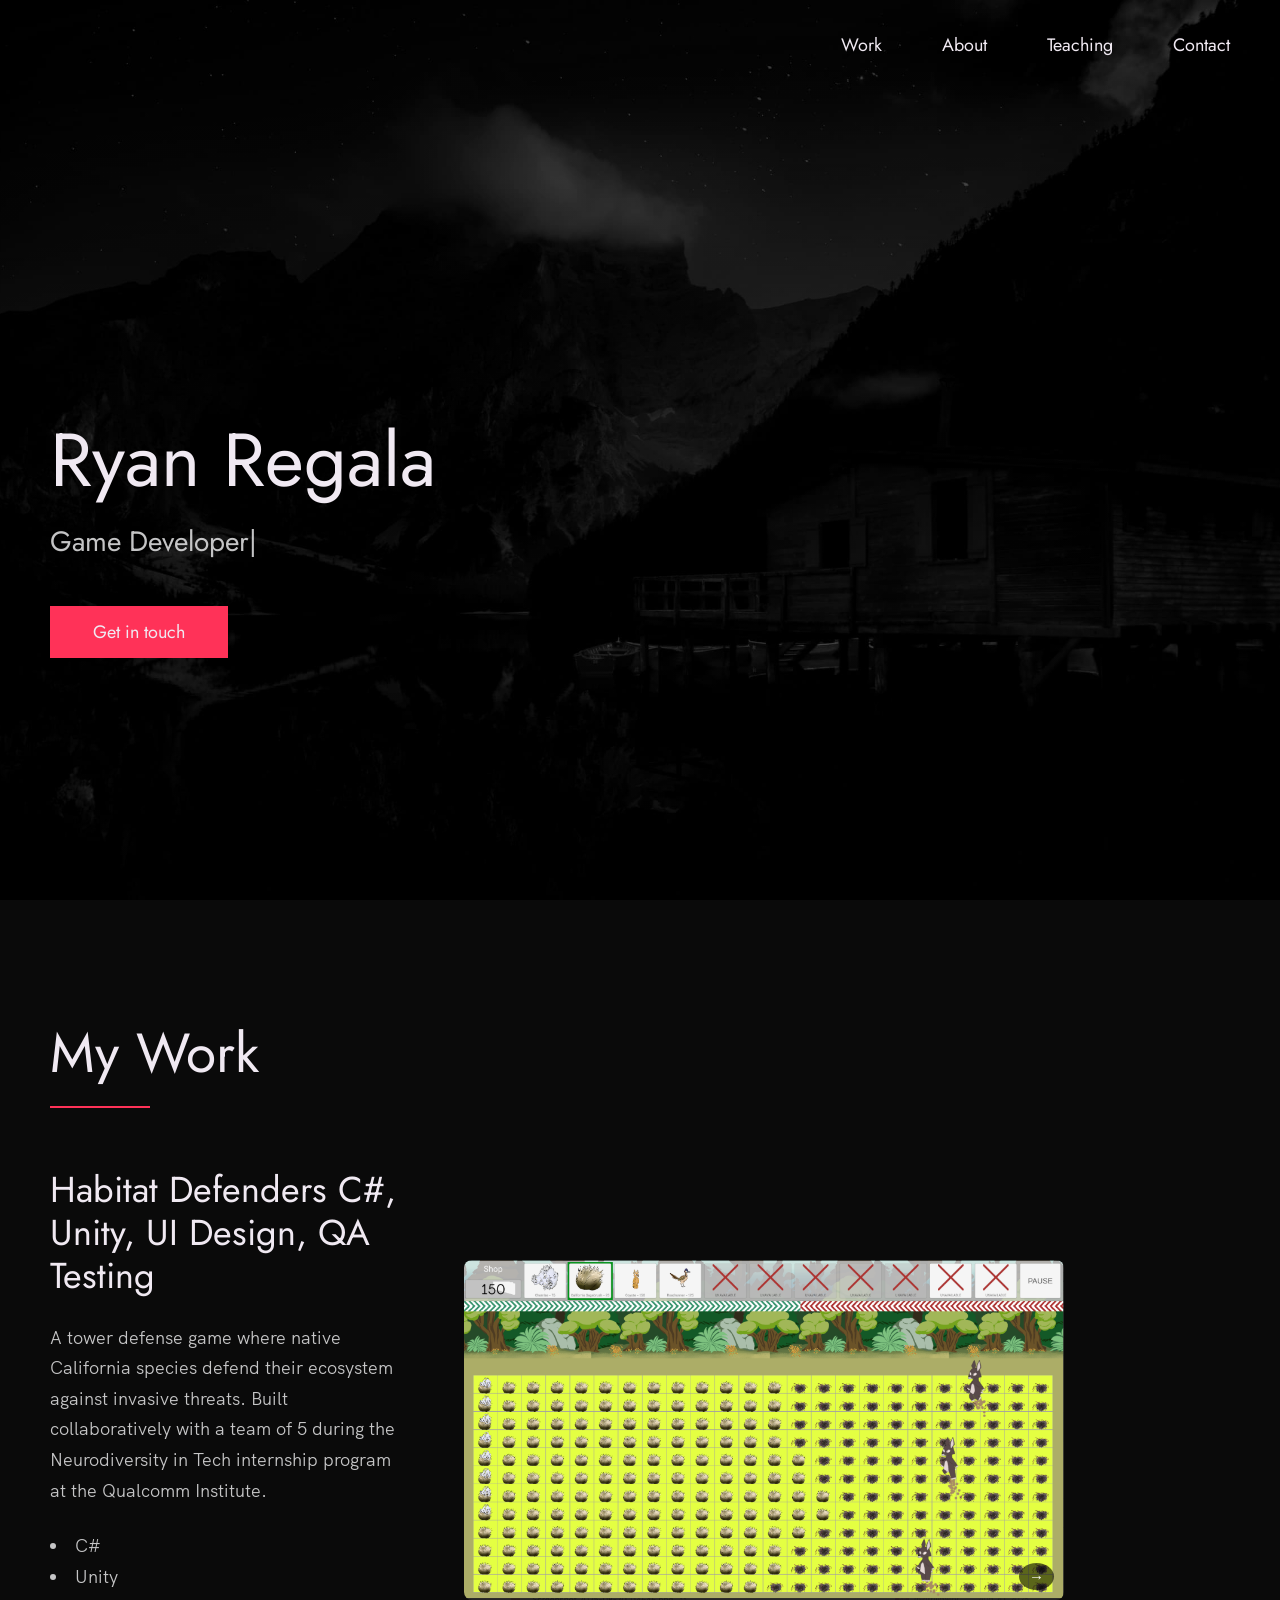
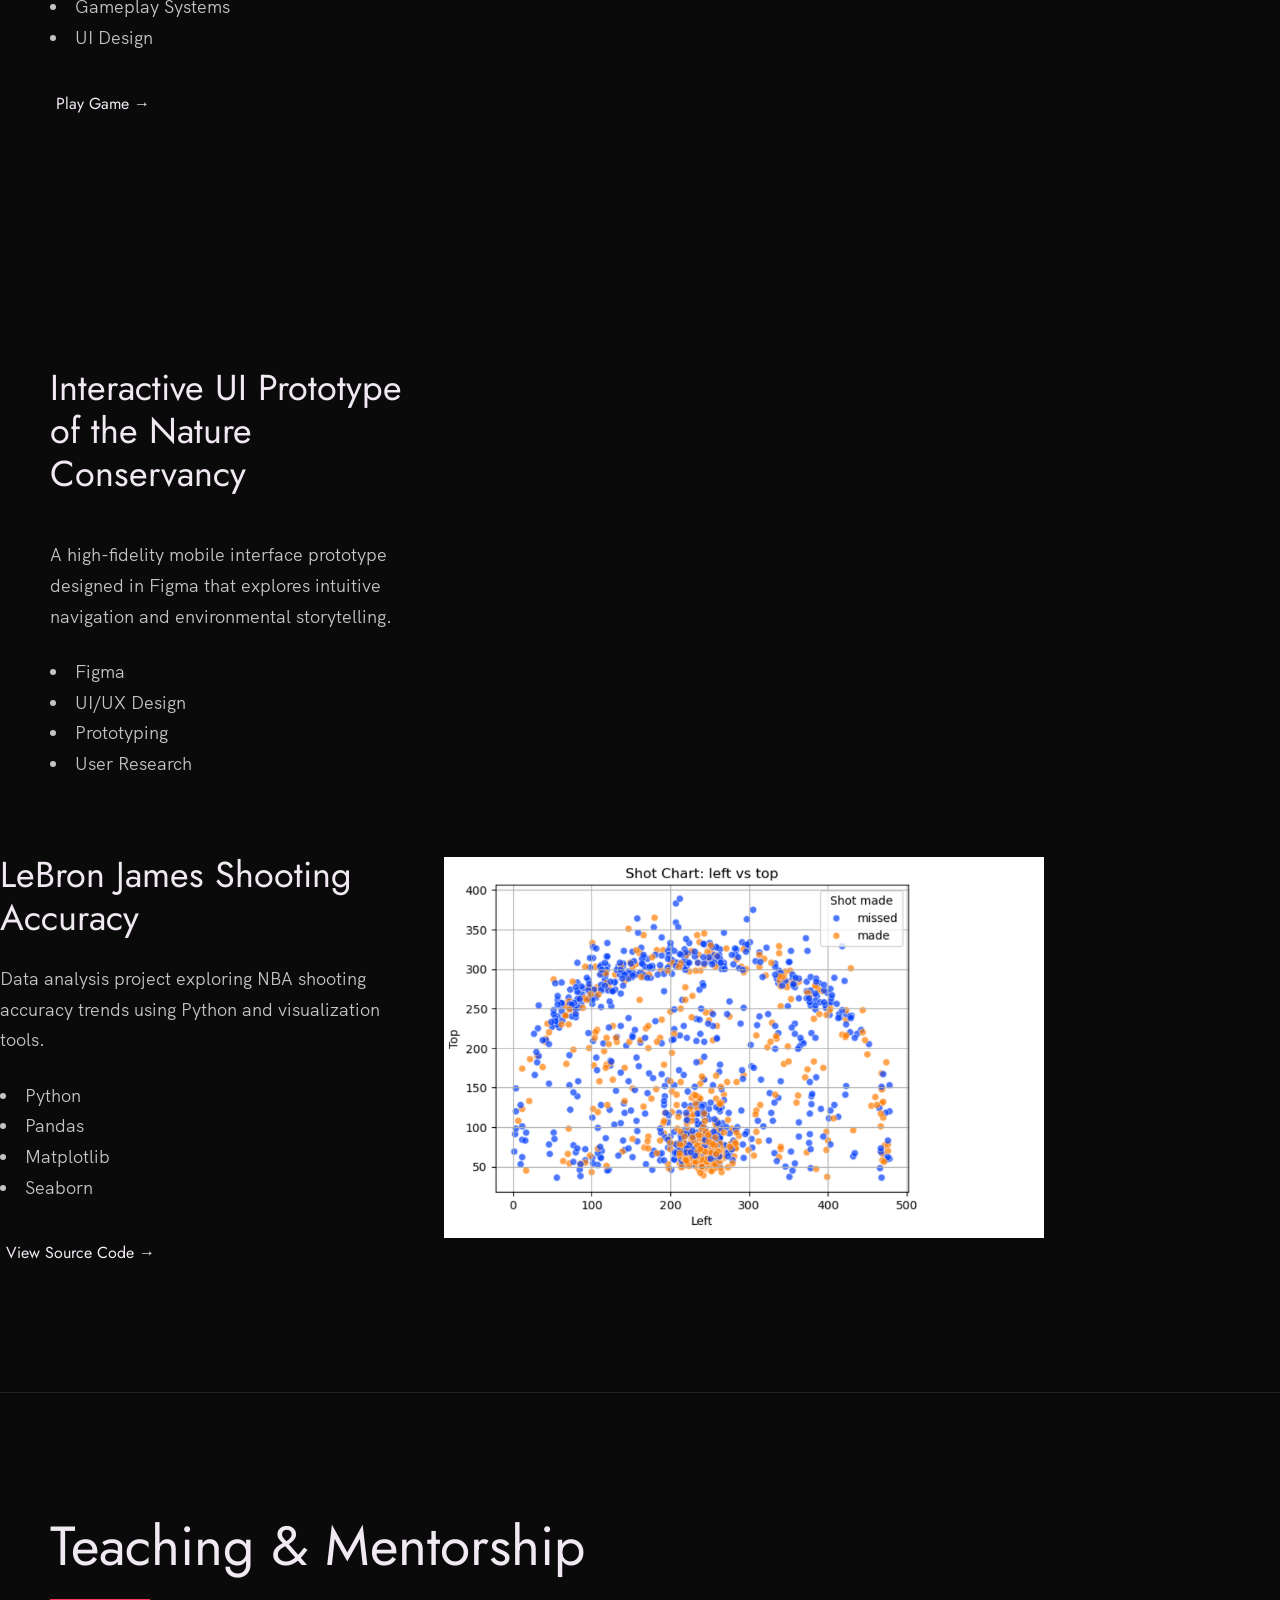
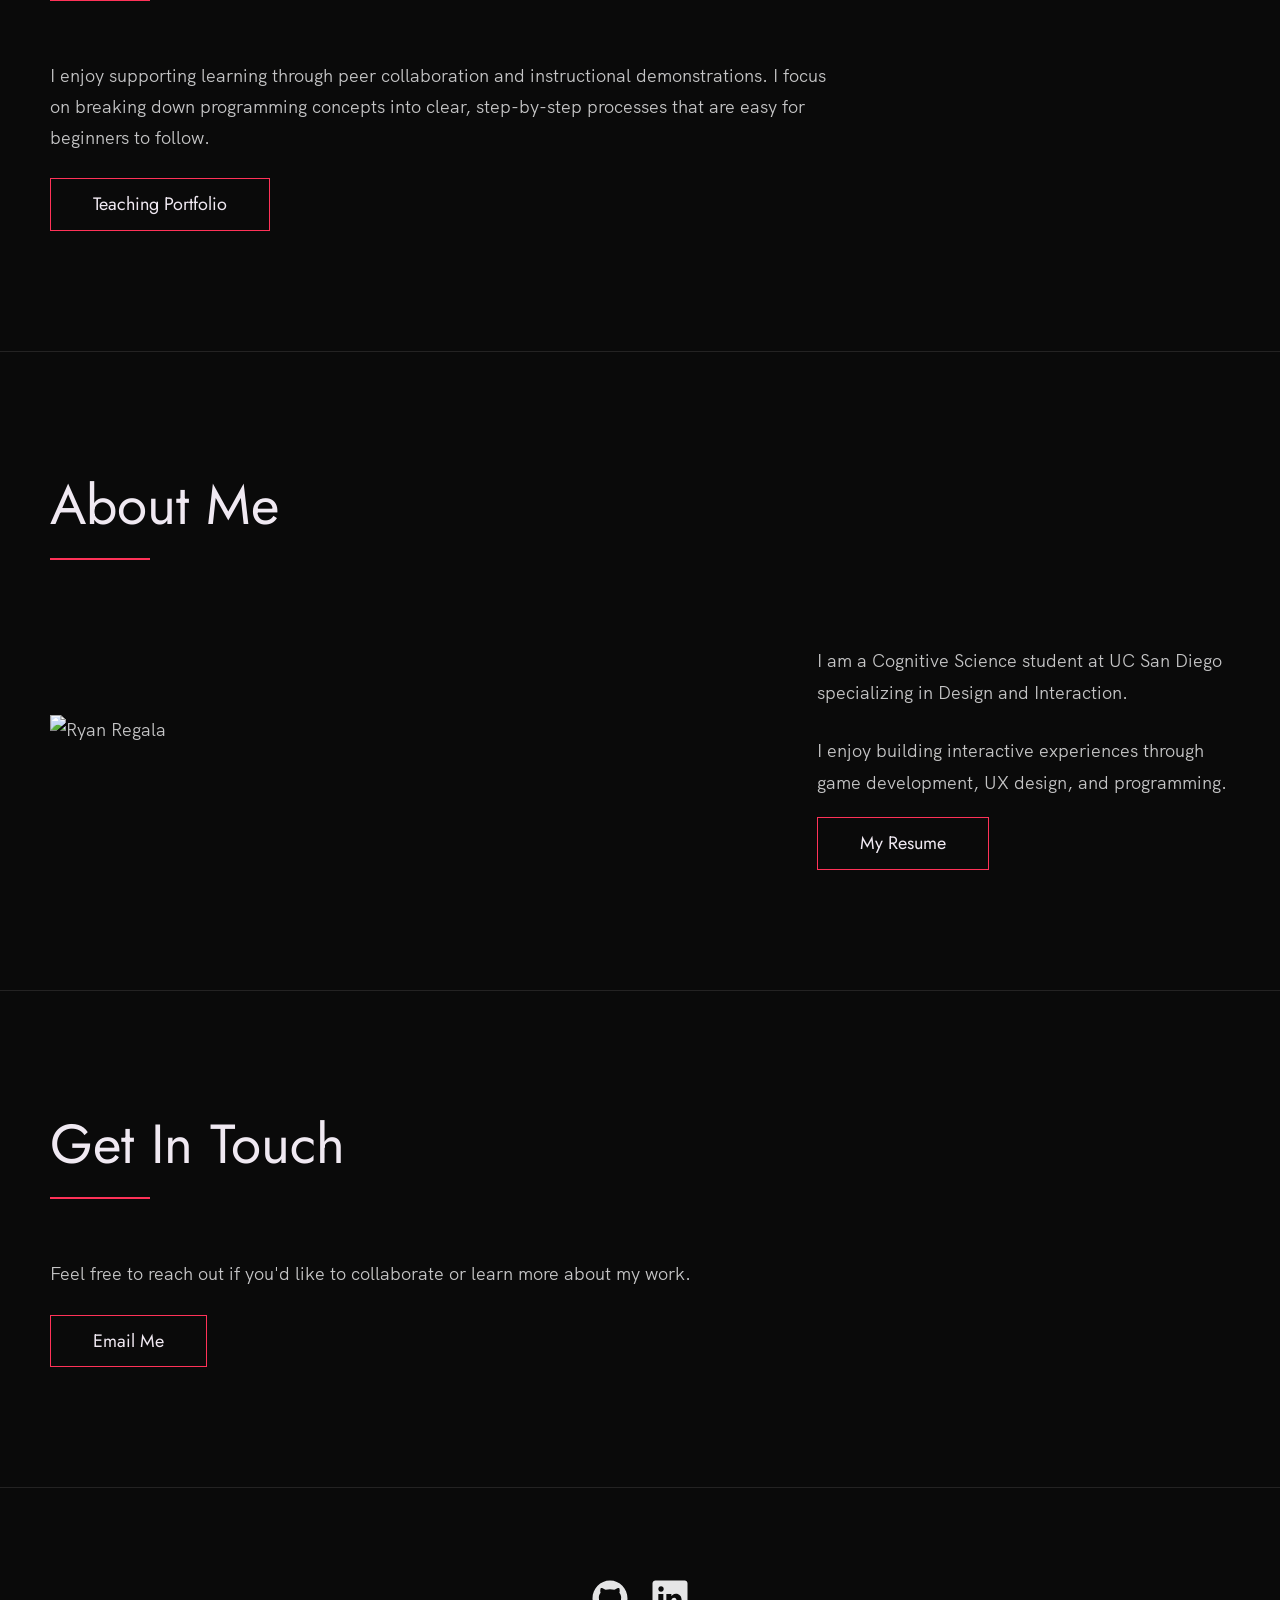
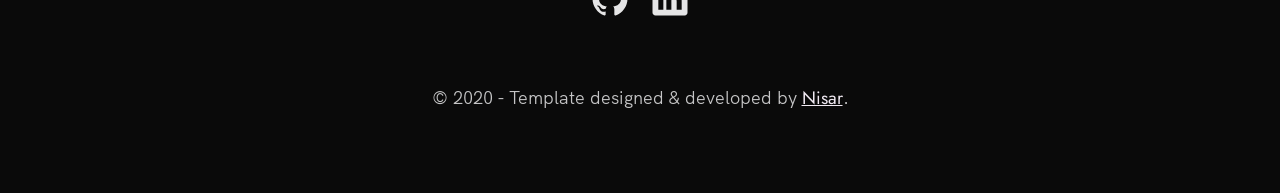
==== index.html @ 4809d1ec "Coding and teaching updated" ====
<!-- 
  Hello 😊.

  This template is designed and developed by Nisar Hassan Naqvi
  for anyone to use for free or customize the way they like.

  Github Repo: https://github.com/nisarhassan12/portfolio-template/
  My Website: https://nisar.dev

  For business & inquires, contact me => syednisarhassan12@gmail.com
-->

<!--
  Follow the instructions written in comments to create your stunning portfolio
-->

<!DOCTYPE html>
<html lang="en">

<head>

<meta charset="UTF-8">
<meta name="viewport" content="width=device-width, initial-scale=1.0">

<title>Ryan Regala | Game Developer & Interaction Designer</title>

<meta name="description" content="Cognitive Science student at UC San Diego specializing in Design and Interaction. Game developer, UX designer, and programmer.">

<link rel="stylesheet" href="index.css">

</head>

<body>

<!-- ***** Header ***** -->

<header class="header" id="top">

<div class="row">

<nav class="nav">

<ul class="nav__items">

<li class="nav__item"><a href="#work" class="nav__link">Work</a></li>
<li class="nav__item"><a href="#about" class="nav__link">About</a></li>
<li class="nav__item"><a href="#teaching" class="nav__link">Teaching</a></li>
<li class="nav__item"><a href="#contact" class="nav__link">Contact</a></li>

</ul>

</nav>

</div>

<div class="header__text-box row">

<div class="header__text">

<h1 class="heading-primary">
<span>Ryan Regala</span>
</h1>

<p><span id="typing"></span></p>

<a href="#contact" class="btn btn--pink">Get in touch</a>

</div>

</div>

</header>

<main>

<!-- ***** Work Section ***** -->

<section class="work" id="work">

<div class="row">

<h2>My Work</h2>

<div class="work__boxes">

<!-- Project 1 -->

<div class="work__box">

<div class="work__text">

<h3>Habitat Defenders C#, Unity, UI Design, QA Testing </h3>

<p>
A tower defense game where native California species defend their ecosystem against invasive threats. 
Built collaboratively with a team of 5 during the Neurodiversity in Tech internship program at the Qualcomm Institute.
</p>

<ul class="work__list">
<li>C#</li>
<li>Unity</li>
<li>Gameplay Systems</li>
<li>UI Design</li>
</ul>

<div class="work__links">

<a href="https://ndtech.itch.io/habitat-defenders-2025" class="link__text">
Play Game →
</a>

</div>

</div>

<div class="work__image-box">

<img
id="project-screenshot"
src="./images/screenshot-2025-08-22-at-105011.png"
class="work__image"
alt="Habitat Defenders Screenshot">

<video id="project-trailer" controls class="work__video">
<source src="Portfolio%20website%20stuff/Videos/NDTech%20Trailer.mp4" type="video/mp4">
</video>

<button id="switch-button" class="switch-button">→</button>

</div>

</div>

<!-- Project 2 -->

<div class="work__box nature-prototype">

<div class="work__text">

<h3>Interactive UI Prototype of the Nature Conservancy</h3>

<p>
A high-fidelity mobile interface prototype designed in Figma that explores intuitive navigation and environmental storytelling.
</p>

<ul class="work__list">
<li>Figma</li>
<li>UI/UX Design</li>
<li>Prototyping</li>
<li>User Research</li>
</ul>

</div>

<div class="work__image-box">

<iframe
style="border:1px solid rgba(0,0,0,0.1)"
width="100%"
height="500"
src="https://embed.figma.com/design/orbeyzmmCTq4nBya7BXNIt/INSPO---Sketches?node-id=0-1&embed-host=share"
allowfullscreen>
</iframe>

</div>

</div>

</div>

</div>



<!-- Project 3 -->

<div class="work__box">

<div class="work__text">

<h3>LeBron James Shooting Accuracy</h3>

<p>
Data analysis project exploring NBA shooting accuracy trends using Python and visualization tools.
</p>

<ul class="work__list">
<li>Python</li>
<li>Pandas</li>
<li>Matplotlib</li>
<li>Seaborn</li> 
</ul>

<div class="work__links">

<a href="https://github.com/ryantregala32/Lebron_James_Shooting_Accuracy" class="link__text">
View Source Code →
</a>

</div>

</div>

<div class="work__image-box">

<img
src="./images/screenshot-2025-08-08-081259.png"
class="work__image"
alt="LeBron Data Project">

</div>

</div>





</section>

<!-- ***** Teaching Section ***** -->

<section class="teaching" id="teaching">
  <div class="row">
    <h2>Teaching & Mentorship</h2>

    <div class="teaching__content">
      <div class="teaching__text">

        <p>
          I enjoy supporting learning through peer collaboration and instructional demonstrations. I focus on
          breaking down programming concepts into clear, step-by-step processes
          that are easy for beginners to follow.
        </p>

        <a href="videos.html" class="btn">Teaching Portfolio</a>

      </div>
    </div>
  </div>
</section>



<!-- ***** About ***** -->

<section class="about" id="about">

<div class="row">

<h2>About Me</h2>

<div class="about__content">

<div class="about__text">

<p>
I am a Cognitive Science student at UC San Diego specializing in Design and Interaction.
</p>

<p>
I enjoy building interactive experiences through game development, UX design, and programming.
</p>

<a href="resume.pdf" class="btn">My Resume</a>

</div>

<div class="about__photo-container">

<img
class="about__photo"
src="./images/20241031_093748.jpg"
alt="Ryan Regala">

</div>

</div>

</div>

</section>


<!-- ***** Contact ***** -->

<section class="contact" id="contact">

<div class="row">

<h2>Get In Touch</h2>

<p>
Feel free to reach out if you'd like to collaborate or learn more about my work.
</p>

<a href="mailto:ryanregala512@gmail.com" class="btn">
Email Me
</a>

</div>

</section>


<!-- ***** Footer ***** -->

<footer role="contentinfo" class="footer">

<div class="row">

<ul class="footer__social-links">

<li class="footer__social-link-item">
<a href="https://github.com/ryantregala32/" title="Github">
<img src="./images/github.svg" class="footer__social-image" alt="Github">
</a>
</li>

<li class="footer__social-link-item">
<a href="https://www.linkedin.com/in/ryan-t-regala/" title="LinkedIn">
<img src="./images/linkedin.svg" class="footer__social-image" alt="LinkedIn">
</a>
</li>

</ul>

<!-- Template credit -->

<p>
&copy; 2020 - Template designed & developed by
<a href="https://nisar.dev" class="link">Nisar</a>.
</p>

<div class="footer__github-buttons">

<iframe
src="https://ghbtns.com/github-btn.html?user=nisarhassan12&repo=portfolio-template&type=watch&count=true"
frameborder="0"
scrolling="0"
width="170"
height="20"
title="Watch Portfolio Template on GitHub">
</iframe>

</div>

</div>

</footer>

<a href="#top" class="back-to-top" title="Back to Top">
<img src="./images/arrow-up.svg" alt="Back to Top" class="back-to-top__image"/>
</a>

<script src="./index.js"></script>

</body>

</html>
---- index.css ----
/* --------------------------------------- */
/* ----- Basic Setup ----- */
/* --------------------------------------- */

@font-face {
    font-family: 'Hk Grotesk';
    font-style: normal;
    font-weight: 400;
    src: url('./fonts/HKGrotesk-Regular.woff') format('woff');
}

@font-face {
    font-family: 'Jost';
    font-style: normal;
    font-weight: 400;
    src: url('./fonts/Jost-Regular.ttf') format('truetype');
}

* {
    margin: 0;
    padding: 0;
    box-sizing: inherit;
}

:root {
    --font-size-small: 1.8rem;
    --font-size-normal: 2.2rem;
    --font-size-medium: 2.8rem;
    --font-size-medium-1: 3.6rem;
    --font-size-large: 5.5rem;
    --font-size-huge: 7.5rem;

    --font-stack: 'Hk Grotesk', sans-serif;

    --line-height-normal: 1.7;
    --line-height-small: 1.2;

    --black: #0a0a0a;
    --pink: #ff3258;
    --white: #f0e9f2;
    --white-1: #e5e5e6da;

    --container-max-width: 1180px;
    --container-normal-width: 800px;
    --container-medium-width: 700px;
    --container-small-width: 500px;

    --gutter-huge: 12rem;
    --gutter-medium: 6rem;
    --gutter-normal: 3rem;
    --gutter-small-1: 2.5rem;
    --gutter-small: 2rem;

    --border-light: 1px solid rgb(36, 35, 35);
}

html {
    font-size: 62.5%;
    box-sizing: border-box;
    scroll-behavior: smooth;
}

@media (max-width: 1000px) {
    html {
        font-size: 52%;
    }
}

body {
    font-size: var(--font-size-small);
    font-family: var(--font-stack);
    font-weight: 400;
    color: var(--white-1);
    line-height: var(--line-height-normal);
    background: var(--black);
    overflow-x: hidden;
}

.row {
    max-width: var(--container-max-width);
    margin: 0 auto;
}

@media (max-width: 1240px) {
    .row {
        padding: 0 var(--gutter-medium);
    }
}

@media (max-width: 600px) {
    .row {
        padding: 0 var(--gutter-small);
    }
}

section {
    padding: var(--gutter-huge) 0;
    border-bottom: var(--border-light);
}

img {
    object-fit: contain;
    max-width: 100%;
}

/* --------------------------------------- */
/* ----- Headlines ----- */
/* --------------------------------------- */

h1,
h2,
h3 {
    font-family: 'Jost', sans-serif;
    font-weight: 400;
    line-height: var(--line-height-small);
    color: var(--white);
}

.heading-primary {
    line-height: 1;
    font-size: var(--font-size-huge);
}

h2 {
    font-size: var(--font-size-large);
    margin-bottom: var(--gutter-medium);
}

h2::after {
    content: '';
    display: block;
    height: 2px;
    width: 10rem;
    background: var(--pink);
    margin: var(--gutter-small) 0;
}

h3 {
    font-size: var(--font-size-medium-1);
    margin-bottom: var(--gutter-small);
}

p {
    margin: var(--gutter-small-1) 0;
}

/* --------------------------------------- */
/* ----- Buttons ----- */
/* --------------------------------------- */

a {
    color: var(--white);
    font-family: 'Jost', sans-serif;
    transition: .2s;
}

.link:hover {
    color: var(--pink);
}

.btn {
    position: relative;
    display: inline-block;
    padding: 1rem 4.2rem;
    border: 1px solid var(--pink);
    text-decoration: none;
}

.btn::after {
    content: '';
    position: absolute;
    top: 0;
    left: 0;
    right: 100%;
    background: var(--white);
    height: 100%;
    z-index: -1;
    transition: .2s;
}

.btn:hover::after {
    right: 0;
    background: var(--pink);
}

.btn--pink {
    background: var(--pink);
}

.btn--pink:hover {
    background: transparent;
}

/* --------------------------------------- */
/* ----- Navigation ----- */
/* --------------------------------------- */

.nav {
    display: flex;
    justify-content: flex-end;
    padding: var(--gutter-normal) 0;
}

.nav__items {
    display: flex;
    list-style: none;
}

.nav__item:not(:last-child) {
    margin-right: var(--gutter-medium);
}

.nav__link {
    position: relative;
    padding: 1rem 0;
    text-decoration: none;
}

.nav__link::after {
    content: '';
    position: absolute;
    bottom: 0;
    left: 0;
    right: 100%;
    height: 2px;
    background: var(--pink);
    transition: .25s;
}

.nav__link:hover::after {
    right: 0;
}

/* --------------------------------------- */
/* ----- Header ----- */
/* --------------------------------------- */

.header {
    background: linear-gradient(rgba(0, 0, 0, .1), rgba(0, 0, 0, .4)), url('./images/header.jpg');
    height: 100vh;
    background-size: cover;
    background-position: center;
}

.header__text-box {
    height: 100vh;
    display: flex;
    align-items: center;
}

.header__text p {
    margin: 2rem 0 4rem;
    font-family: 'Jost', sans-serif;
    font-size: var(--font-size-medium);
}

#typing {
    display: block;
    min-height: 3rem;
}

#typing::after {
    content: "|";
    animation: blink 1s infinite;
}

@keyframes blink {
    0% { opacity: 1; }
    50% { opacity: 0; }
    100% { opacity: 1; }
}

/* --------------------------------------- */
/* ----- Work ----- */
/* --------------------------------------- */

.work__box {
    display: flex;
    align-items: center;
    transition: transform 0.3s ease, box-shadow 0.3s ease;
}

.work__box:hover {
    transform: translateY(-8px);
}

.work__box:not(:last-child) {
    margin-bottom: 20rem;
}

@media (max-width: 900px) {
    .work__box {
        flex-direction: column-reverse;
    }
}

.work__text {
    flex: 0 0 30%;
}

.nature-prototype .work__text {
    display: flex;
    flex-direction: column;
    justify-content: center;
}

.work__list {
    list-style-position: inside;
    margin-bottom: var(--gutter-normal);
}

.work__links {
    display: flex;
    align-items: center;
    gap: 1rem;
}

.link__text {
    position: relative;
    padding: .6rem;
    font-size: 1.6rem;
    text-decoration: none;
}

.link__text::after {
    content: '';
    position: absolute;
    left: 0;
    bottom: -2px;
    width: 0;
    height: 1px;
    background: var(--pink);
    transition: .3s;
}

.link__text:hover {
    color: var(--pink);
}

.link__text:hover::after {
    width: 100%;
}

.work__code {
    width: 20px;
    height: 20px;
    filter: invert(1);
}

.work__image {
    display: block;
    max-width: 100%;
    height: auto;
    transition: transform .4s ease;
    margin-left: auto;
    margin-right: auto;
}

.work__image:hover {
    transform: scale(1.03);
}

.work__image-box {
    position: relative;
    max-width: 600px;
    margin-bottom: var(--gutter-normal);
}

.work__video,
#project-screenshot {
    width: 100%;
    height: auto;
    border-radius: 8px;
    transition: opacity 0.5s ease;
}

.work__video {
    display: none;
    margin-top: 0.5rem;
}

.switch-button {
    position: absolute;
    bottom: 10px;
    right: 10px;
    z-index: 3;
    background-color: rgba(0, 0, 0, 0.6);
    color: white;
    border: none;
    padding: 0.5rem 1rem;
    border-radius: 50%;
    font-size: 1.5rem;
    cursor: pointer;
}

@media (min-width: 901px) {
    .work__image-box {
        flex: 1;
        margin-left: 6rem;
    }
}

/* Nature Conservancy / Figma embed fix */
.nature-prototype .work__image-box {
    display: flex;
    justify-content: center;
    align-items: center;
    flex: 1;
}

.nature-prototype iframe {
    display: block;
    width: 100%;
    max-width: 900px;
    margin: 0 auto;
}

/* --------------------------------------- */
/* ----- About ----- */
/* --------------------------------------- */

.about__content {
    display: flex;
    flex-direction: row-reverse;
    align-items: center;
}

@media (max-width: 900px) {
    .about__content {
        flex-direction: column-reverse;
    }
}

.about__photo-container {
    margin-bottom: var(--gutter-normal);
}

@media (min-width: 901px) {
    .about__text {
        flex: 0 0 35%;
    }

    .about__photo-container {
        flex: 1;
        margin-right: var(--gutter-huge);
    }
}

.about__text p {
    margin-bottom: 1.8rem;
    line-height: 1.8;
}

/* --------------------------------------- */
/* ----- Contact ----- */
/* --------------------------------------- */

.contact__info {
    max-width: var(--container-medium-width);
}

/* --------------------------------------- */
/* ----- Footer ----- */
/* --------------------------------------- */

.footer {
    text-align: center;
    padding: var(--gutter-medium) 0 var(--gutter-normal);
}

.footer__social-links {
    display: flex;
    justify-content: center;
    padding: var(--gutter-normal) 0;
    list-style: none;
}

.footer__social-link-item:not(:last-child) {
    margin-right: var(--gutter-small);
}

.footer__social-image {
    height: 4rem;
}

.footer__github-buttons {
    display: flex;
    justify-content: center;
}

.footer__github-buttons iframe {
    height: 2.5rem;
    width: 84px;
}

/* --------------------------------------- */
/* ----- Back To Top ----- */
/* --------------------------------------- */

.back-to-top {
    position: fixed;
    bottom: 4rem;
    right: 4rem;
    display: flex;
    justify-content: center;
    align-items: center;
    height: 5.5rem;
    width: 5.5rem;
    background: var(--pink);
    border-radius: 50%;
    visibility: hidden;
}

.back-to-top__image {
    height: 70%;
}

/* --------------------------------------- */
/* ----- Teaching / Mentorship ----- */
/* --------------------------------------- */

.teaching__content {
    max-width: var(--container-normal-width);
}

.teaching__text ul {
    list-style-position: inside;
    margin: var(--gutter-small) 0 var(--gutter-normal);
}

.teaching__video {
    margin: var(--gutter-medium) auto;
    max-width: 720px;
}

.teaching__video iframe {
    width: 100%;
    height: 405px;
    border-radius: 8px;
    border: none;
}

@media (max-width: 900px) {
    .teaching__video iframe {
        height: 300px;
    }
}

@media (max-width: 500px) {
    .teaching__video iframe {
        height: 220px;
    }
}
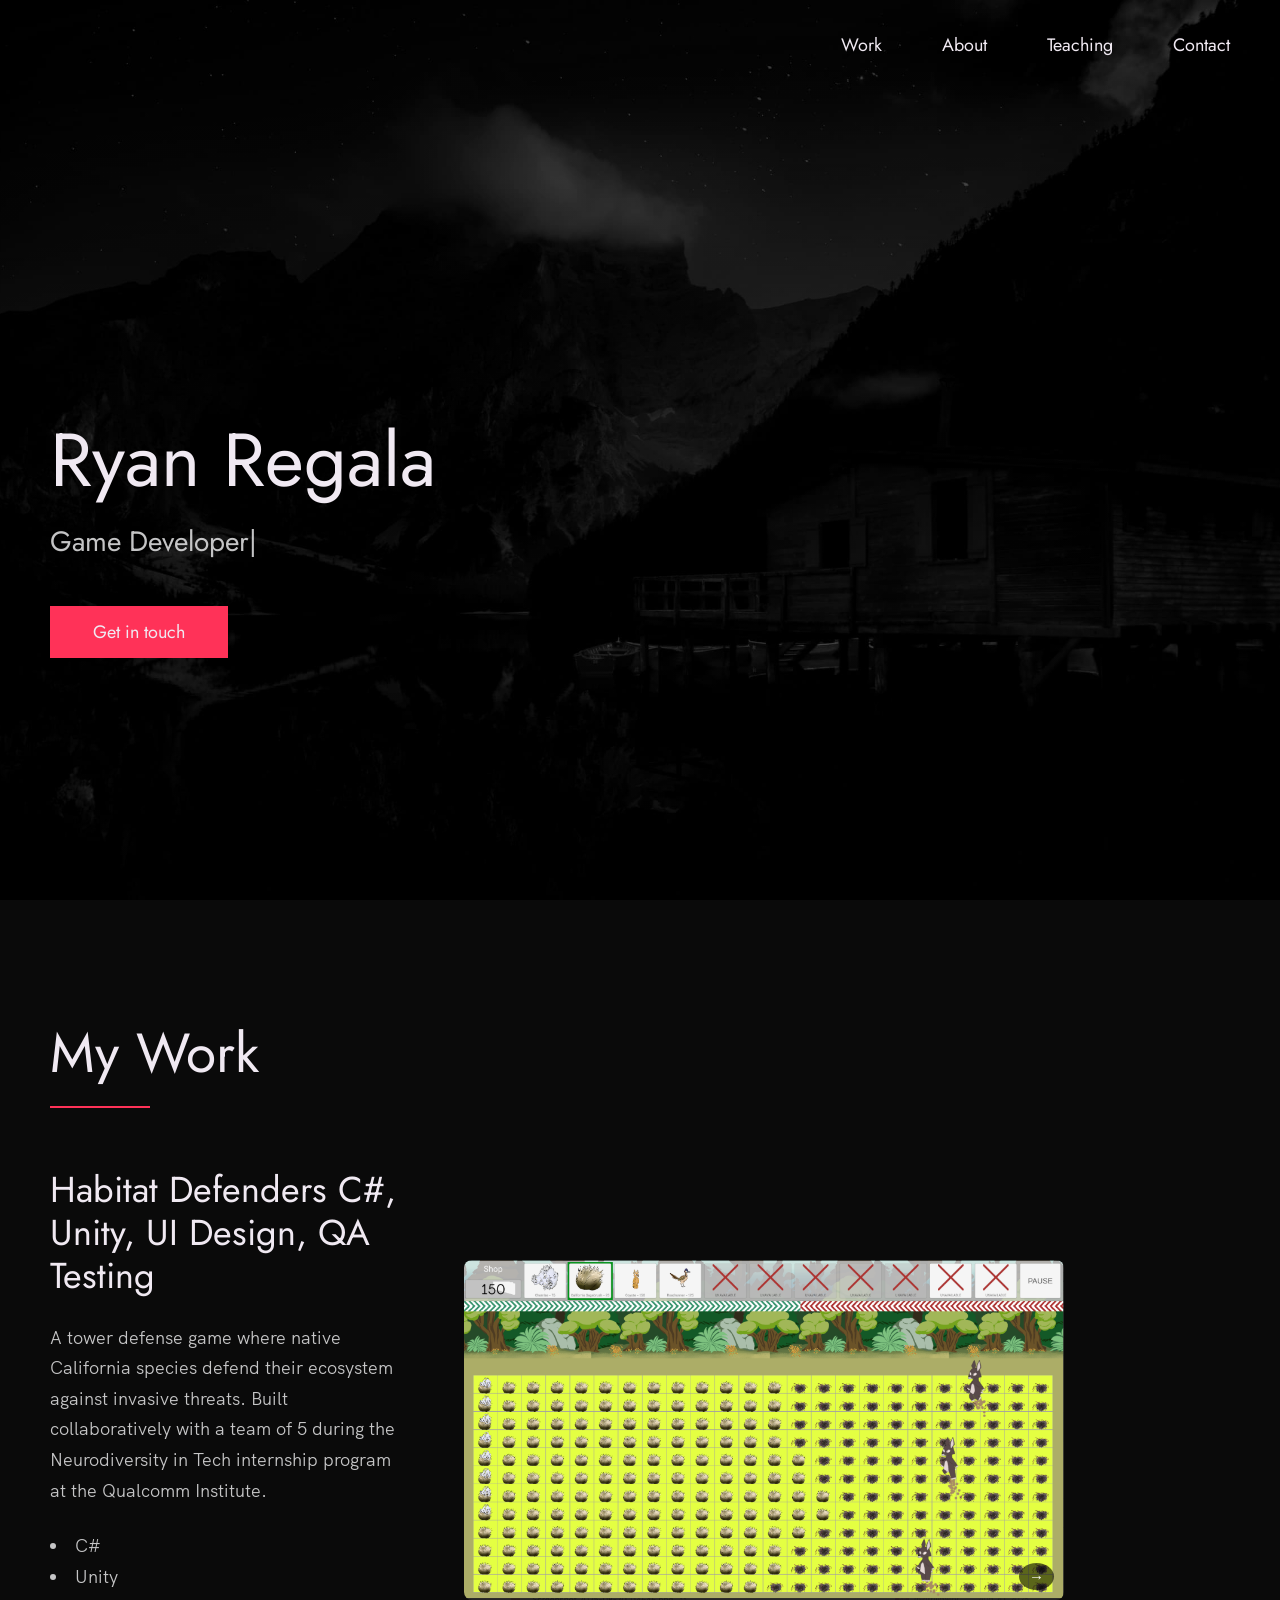
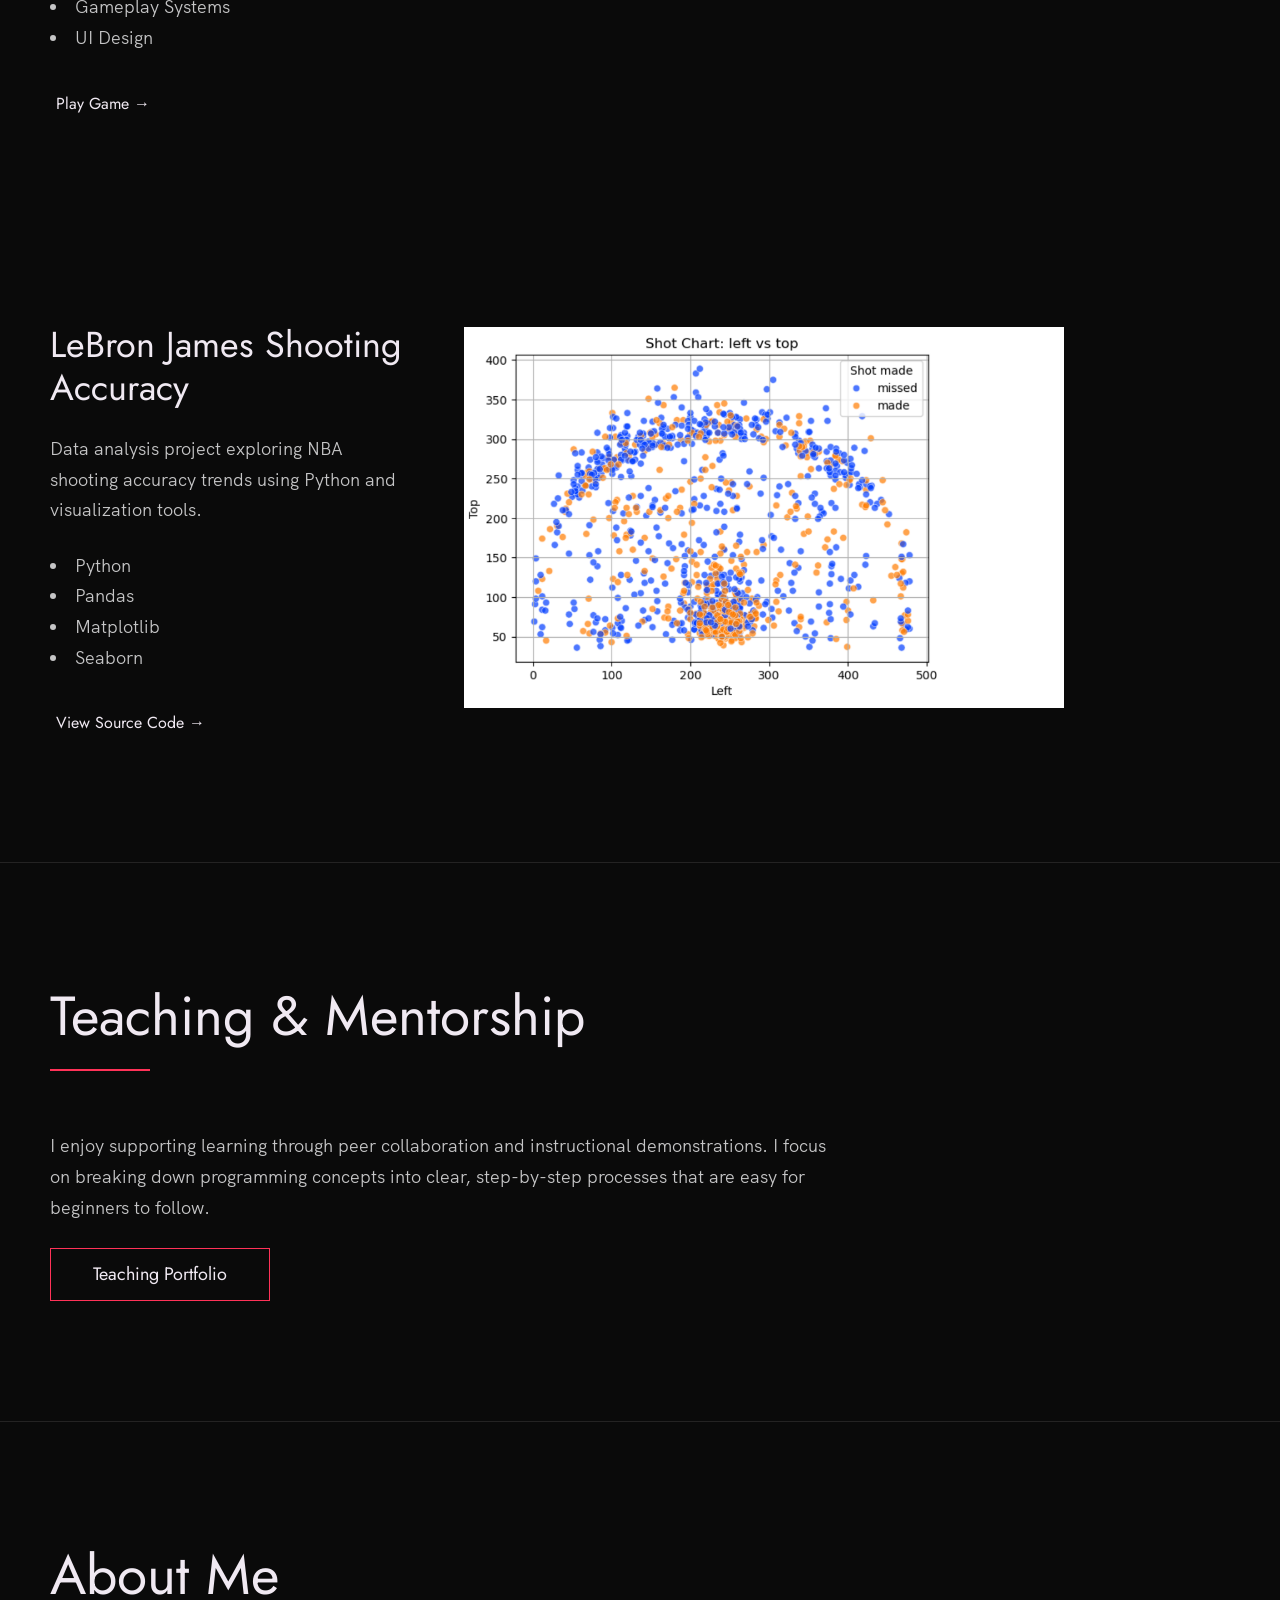
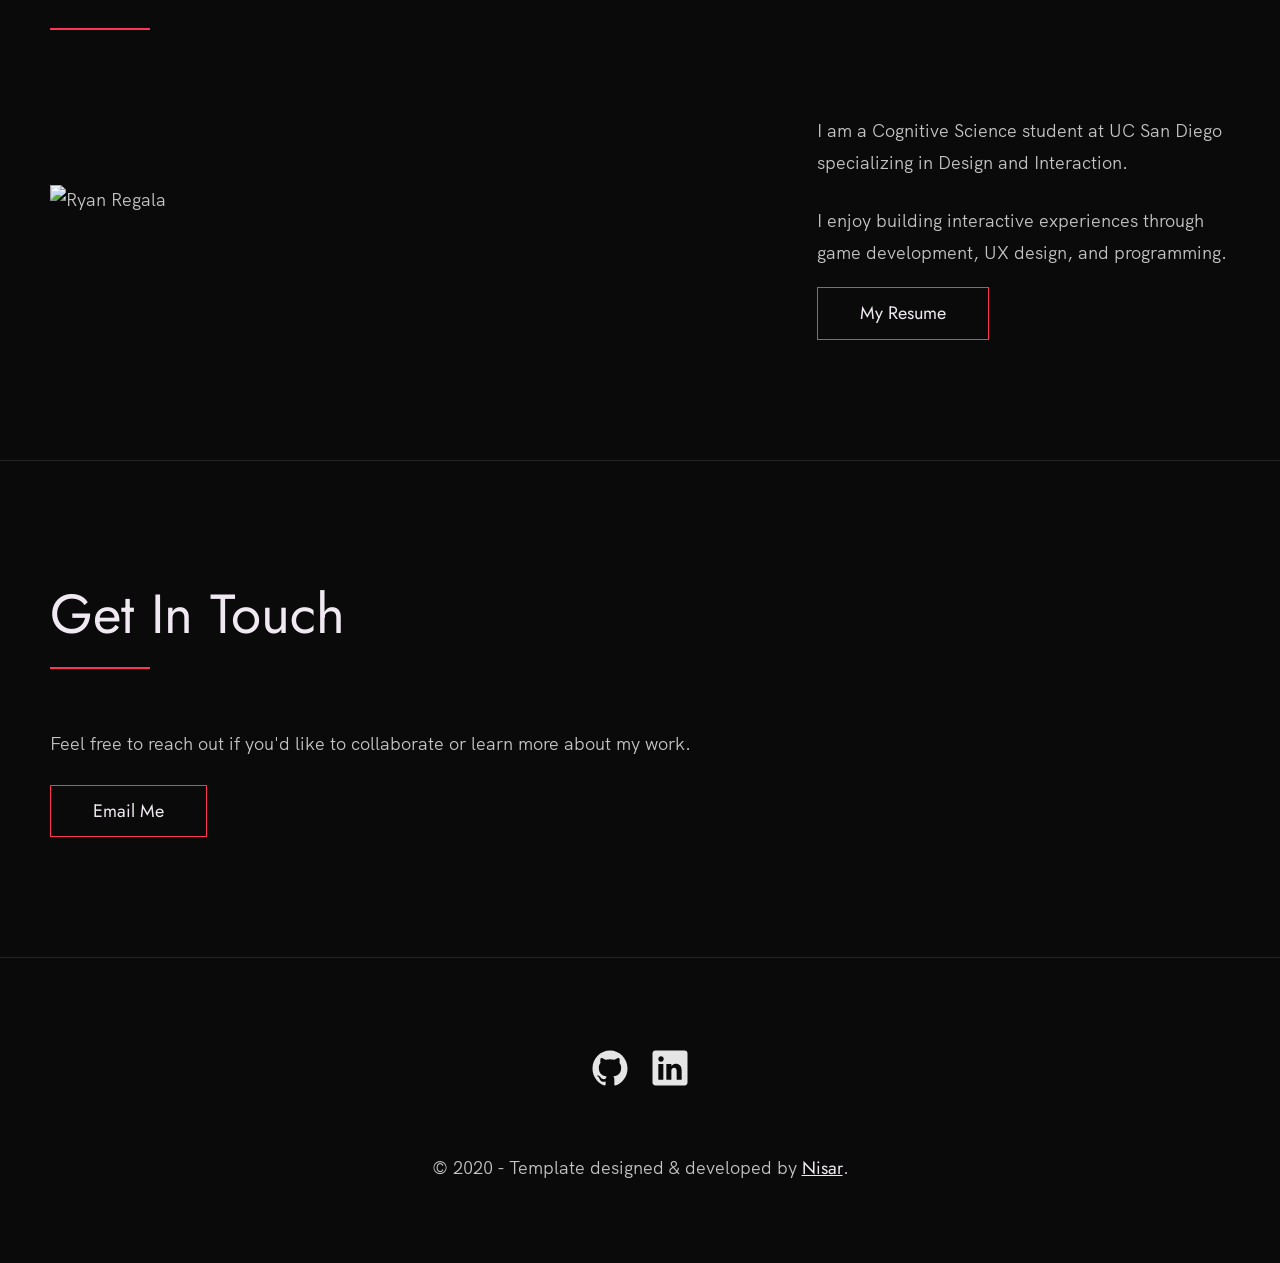
==== commit 1ee69eea: "Took off Nature Conservancy" ====
--- a/index.html
+++ b/index.html
@@ -131,48 +131,8 @@
 
 </div>
 
+
 <!-- Project 2 -->
-
-<div class="work__box nature-prototype">
-
-<div class="work__text">
-
-<h3>Interactive UI Prototype of the Nature Conservancy</h3>
-
-<p>
-A high-fidelity mobile interface prototype designed in Figma that explores intuitive navigation and environmental storytelling.
-</p>
-
-<ul class="work__list">
-<li>Figma</li>
-<li>UI/UX Design</li>
-<li>Prototyping</li>
-<li>User Research</li>
-</ul>
-
-</div>
-
-<div class="work__image-box">
-
-<iframe
-style="border:1px solid rgba(0,0,0,0.1)"
-width="100%"
-height="500"
-src="https://embed.figma.com/design/orbeyzmmCTq4nBya7BXNIt/INSPO---Sketches?node-id=0-1&embed-host=share"
-allowfullscreen>
-</iframe>
-
-</div>
-
-</div>
-
-</div>
-
-</div>
-
-
-
-<!-- Project 3 -->
 
 <div class="work__box">
 
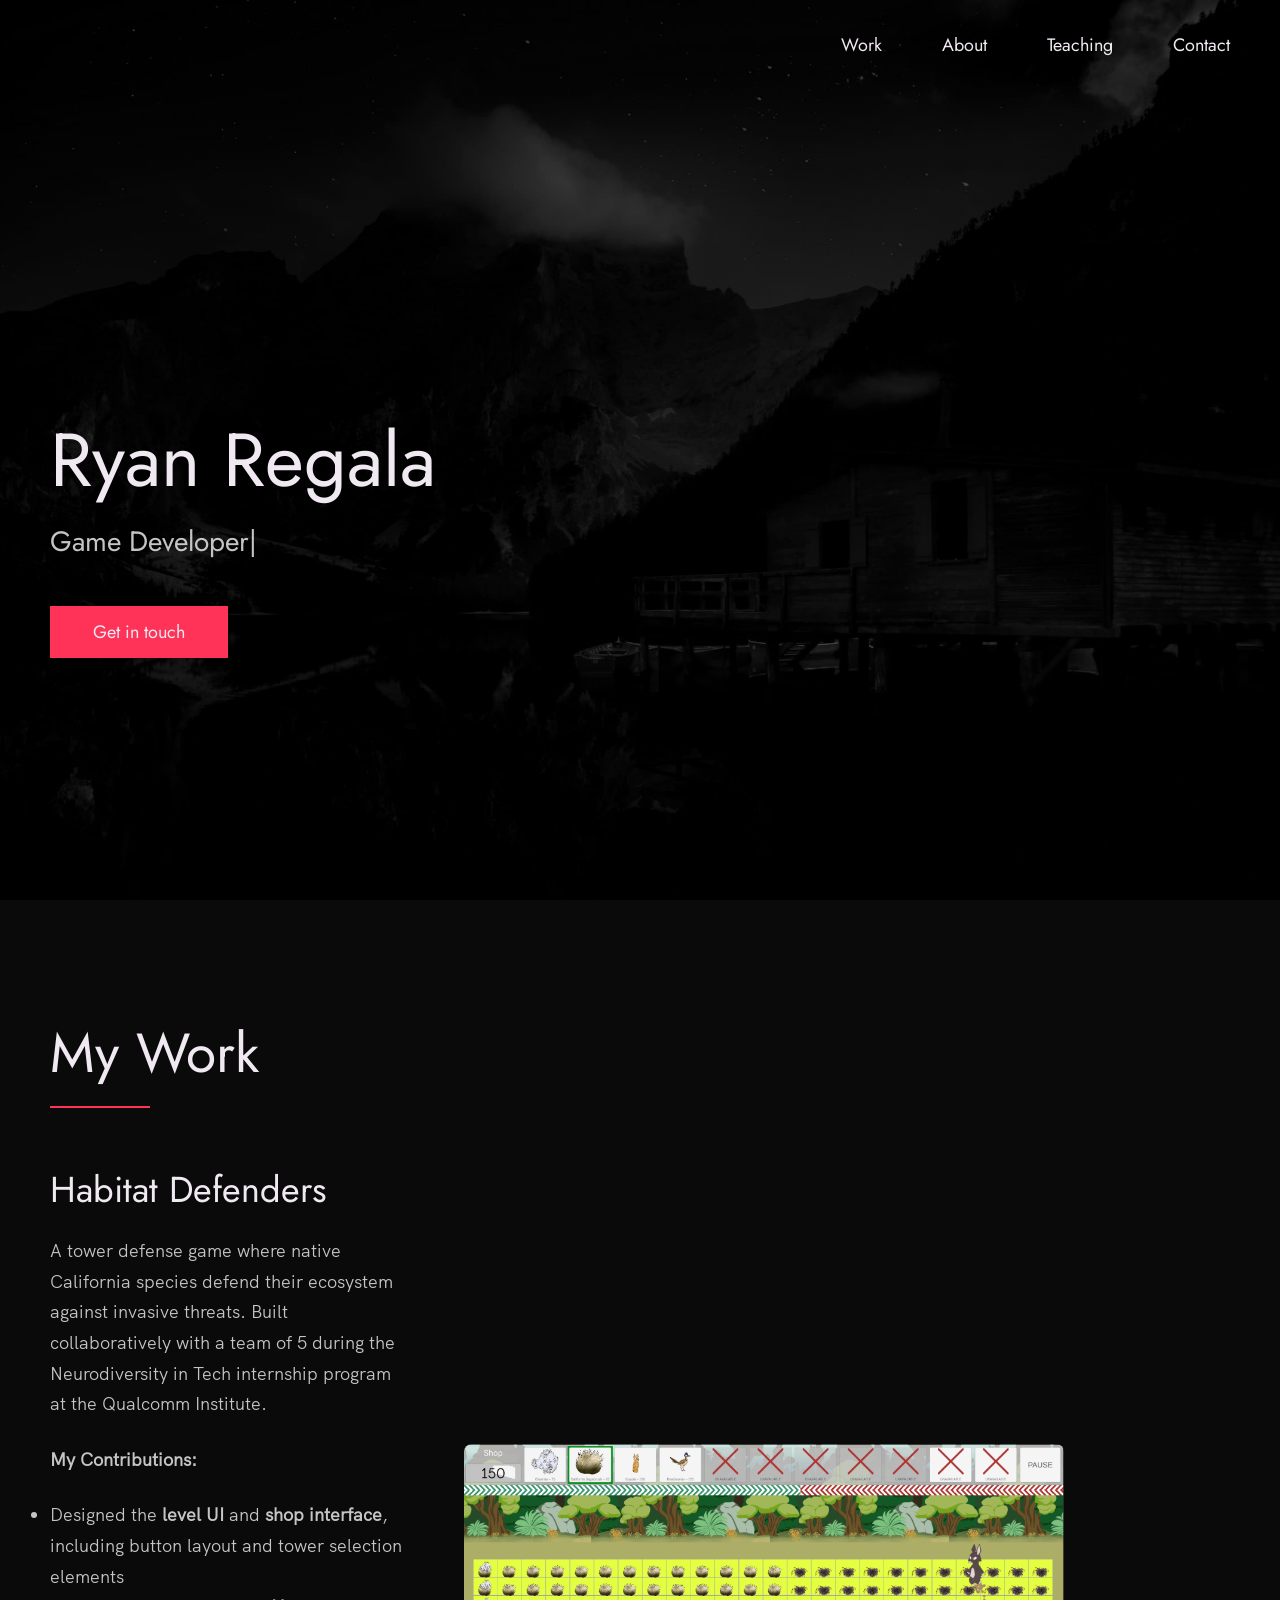
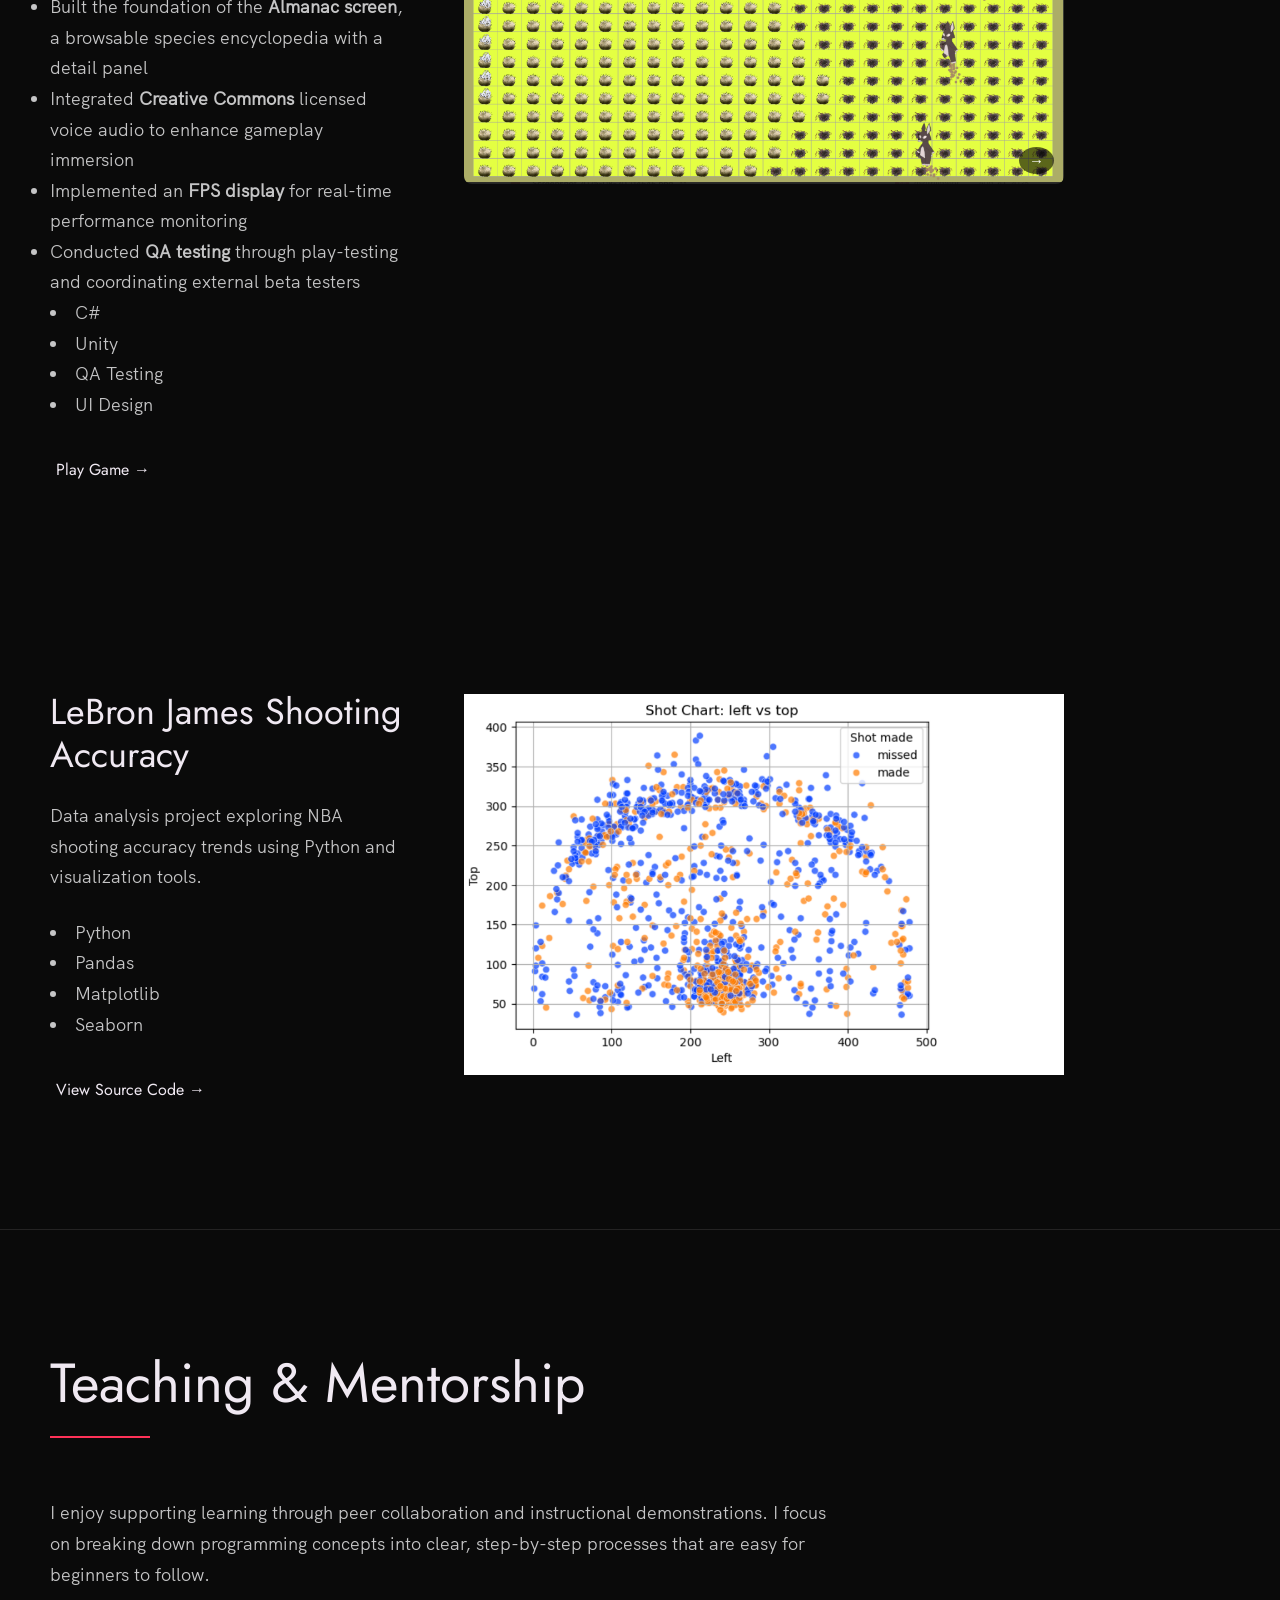
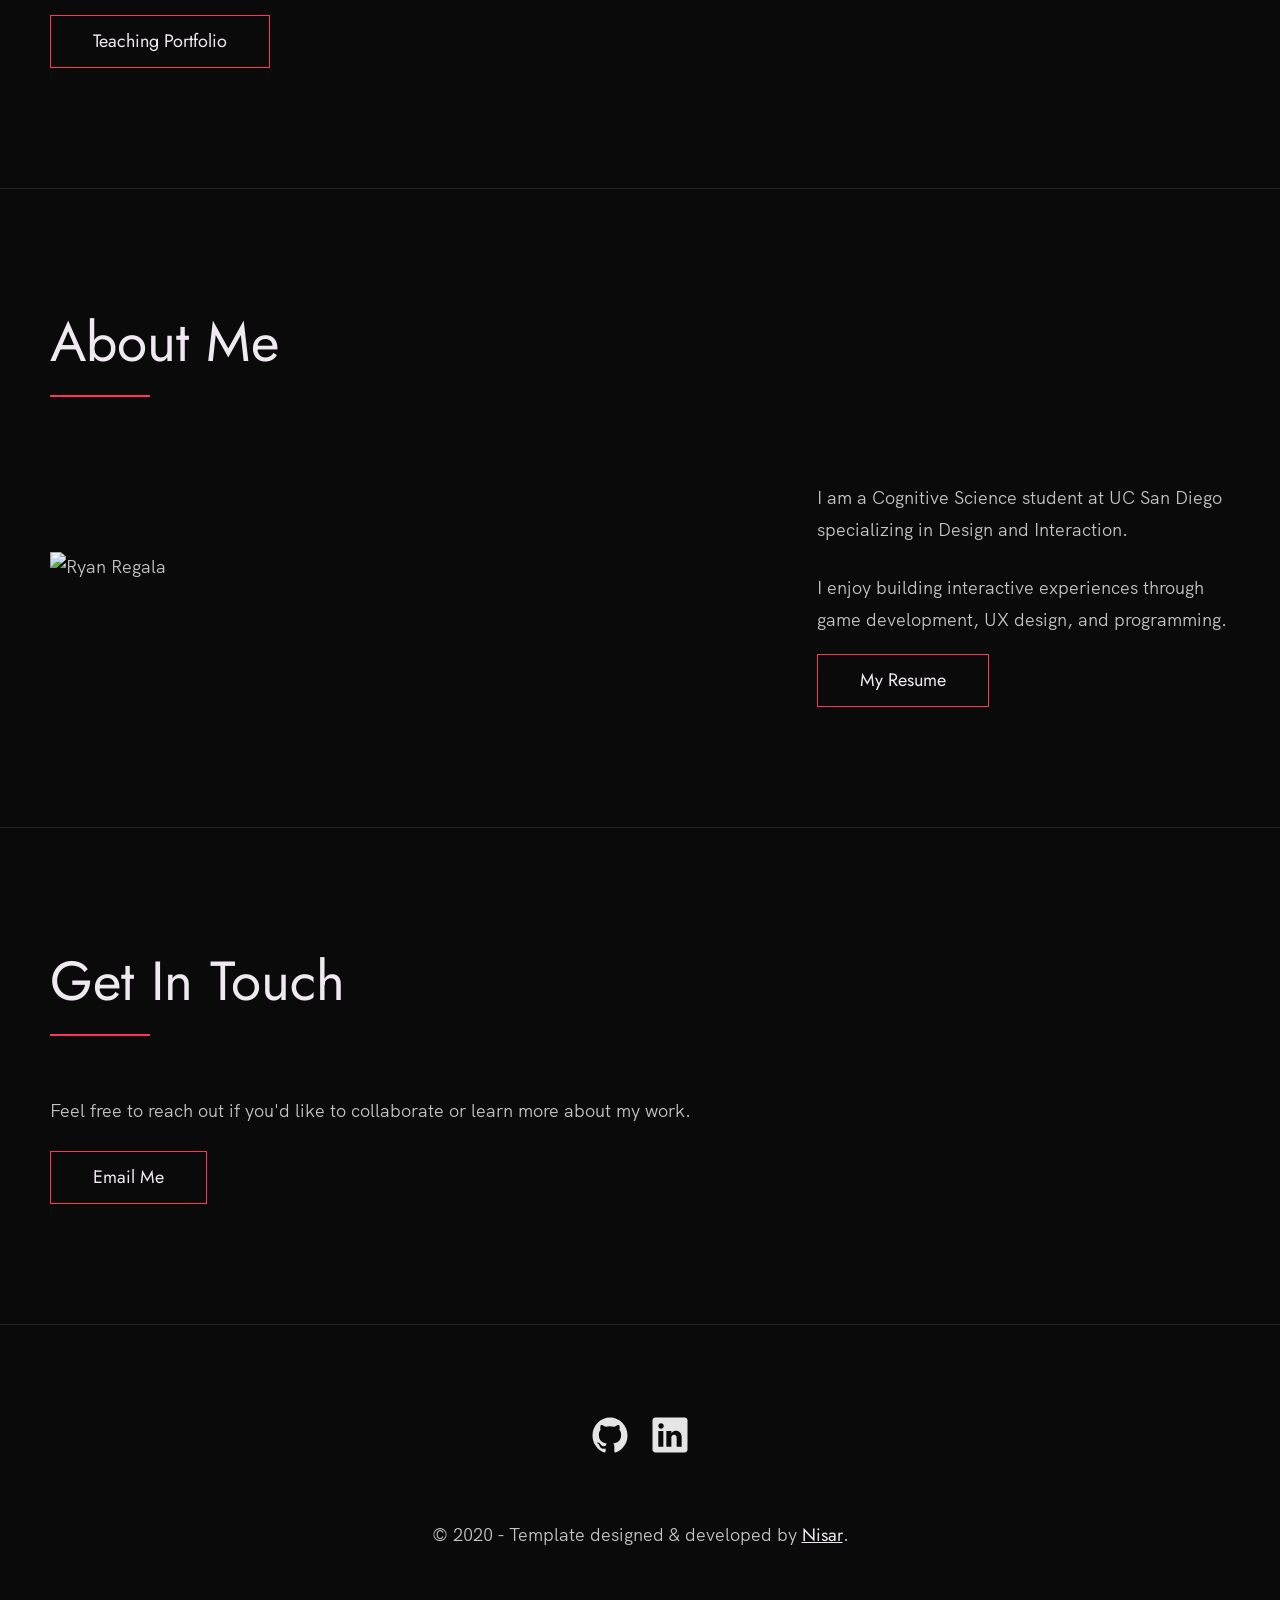
==== commit 9075caca: "added my contributions" ====
--- a/index.html
+++ b/index.html
@@ -89,17 +89,27 @@
 
 <div class="work__text">
 
-<h3>Habitat Defenders C#, Unity, UI Design, QA Testing </h3>
+<h3>Habitat Defenders</h3>
 
 <p>
 A tower defense game where native California species defend their ecosystem against invasive threats. 
 Built collaboratively with a team of 5 during the Neurodiversity in Tech internship program at the Qualcomm Institute.
 </p>
+
+<p><strong>My Contributions:</strong></p>
+<ul>
+  <li>Designed the <strong>level UI</strong> and <strong>shop interface</strong>, including button layout and tower selection elements</li>
+  <li>Built the foundation of the <strong>Almanac screen</strong>, a browsable species encyclopedia with a detail panel</li>
+  <li>Integrated <strong>Creative Commons</strong> licensed voice audio to enhance gameplay immersion</li>
+  <li>Implemented an <strong>FPS display</strong> for real-time performance monitoring</li>
+  <li>Conducted <strong>QA testing</strong> through play-testing and coordinating external beta testers</li>
+</ul>
+
 
 <ul class="work__list">
 <li>C#</li>
 <li>Unity</li>
-<li>Gameplay Systems</li>
+<li>QA Testing</li>
 <li>UI Design</li>
 </ul>
 
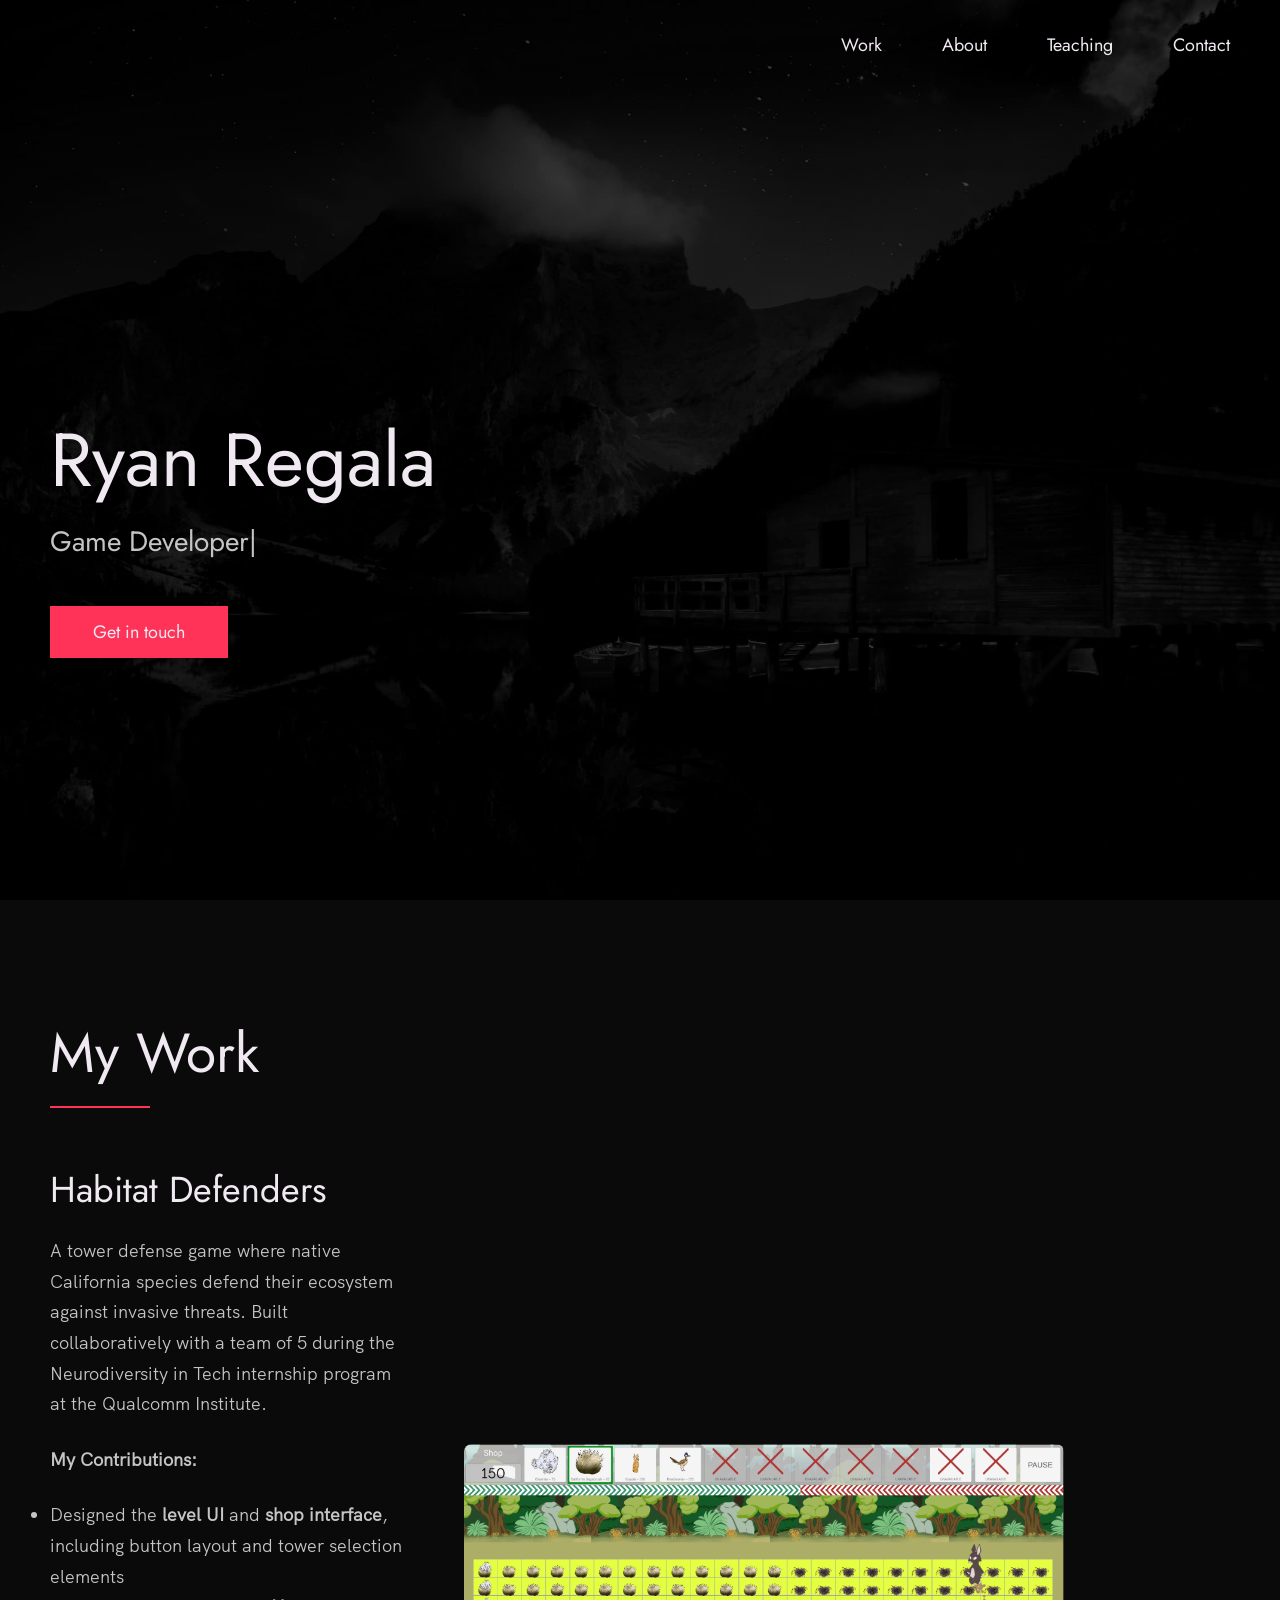
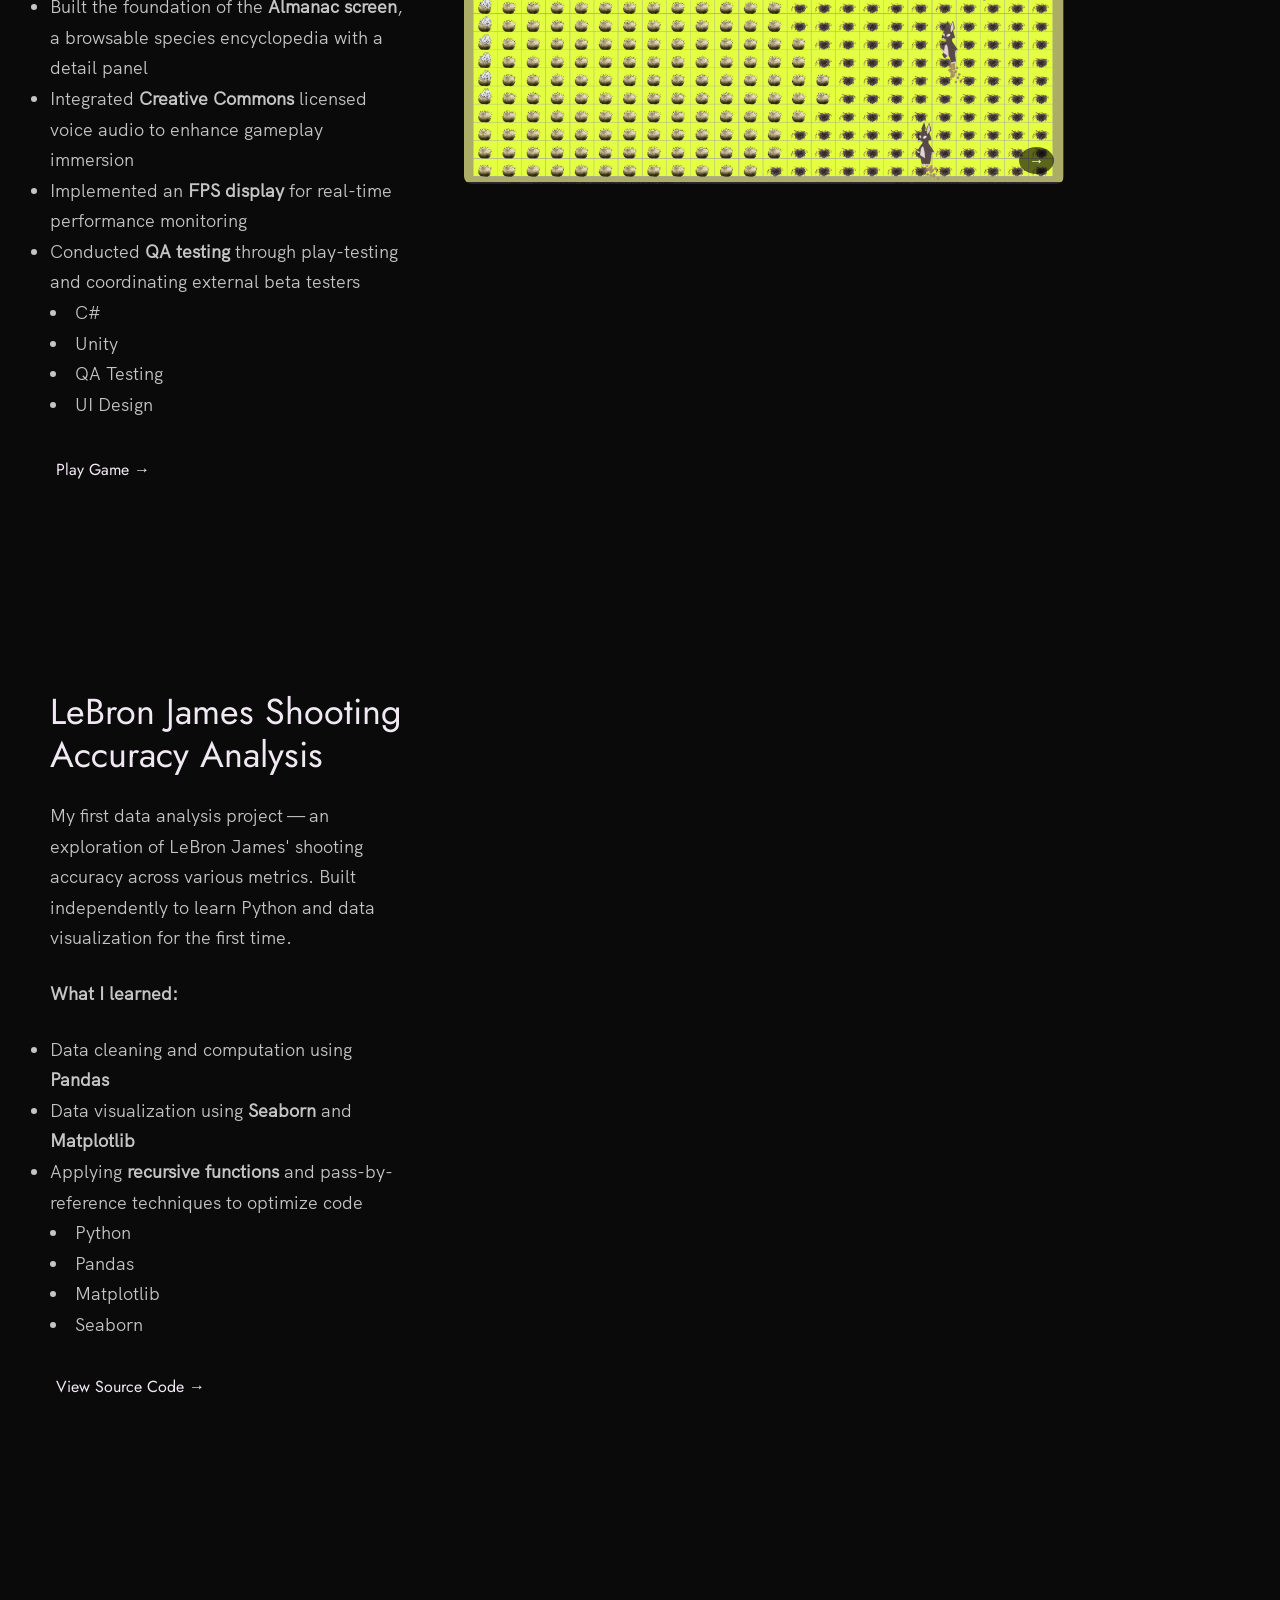
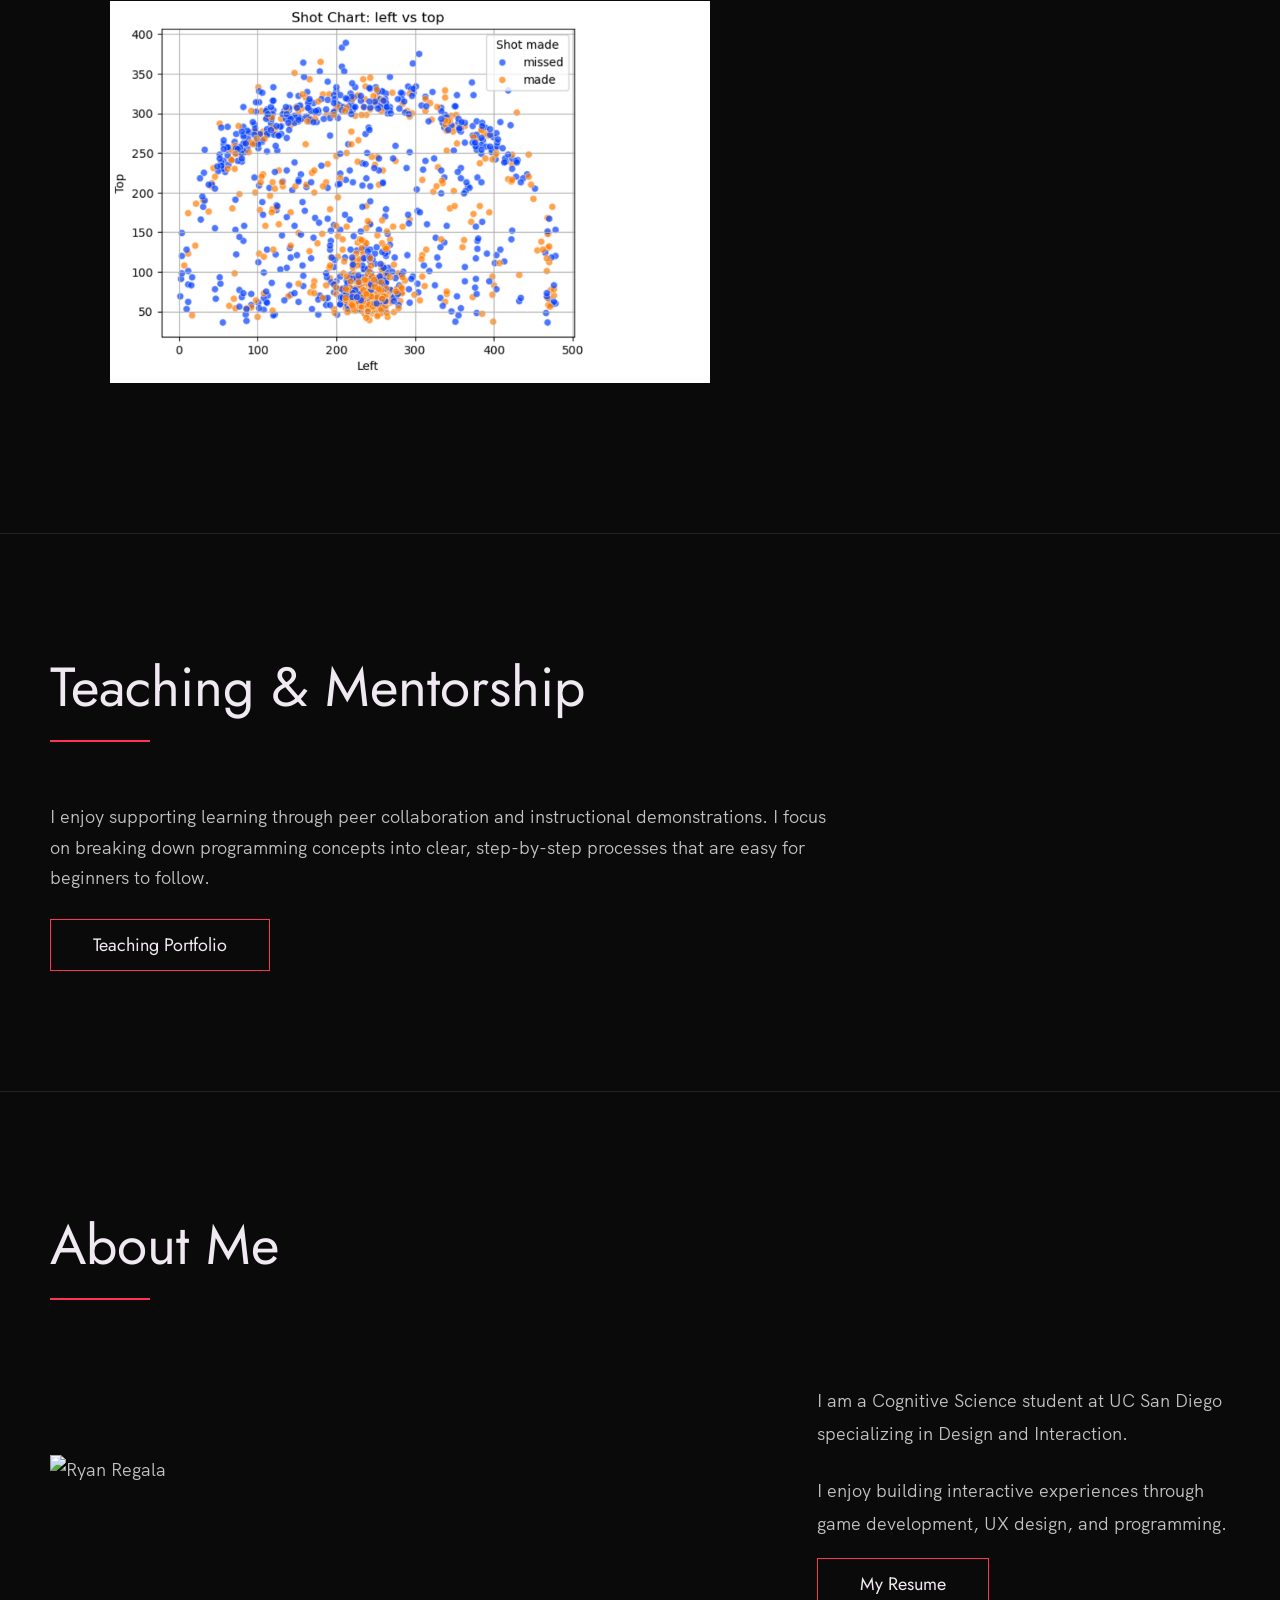
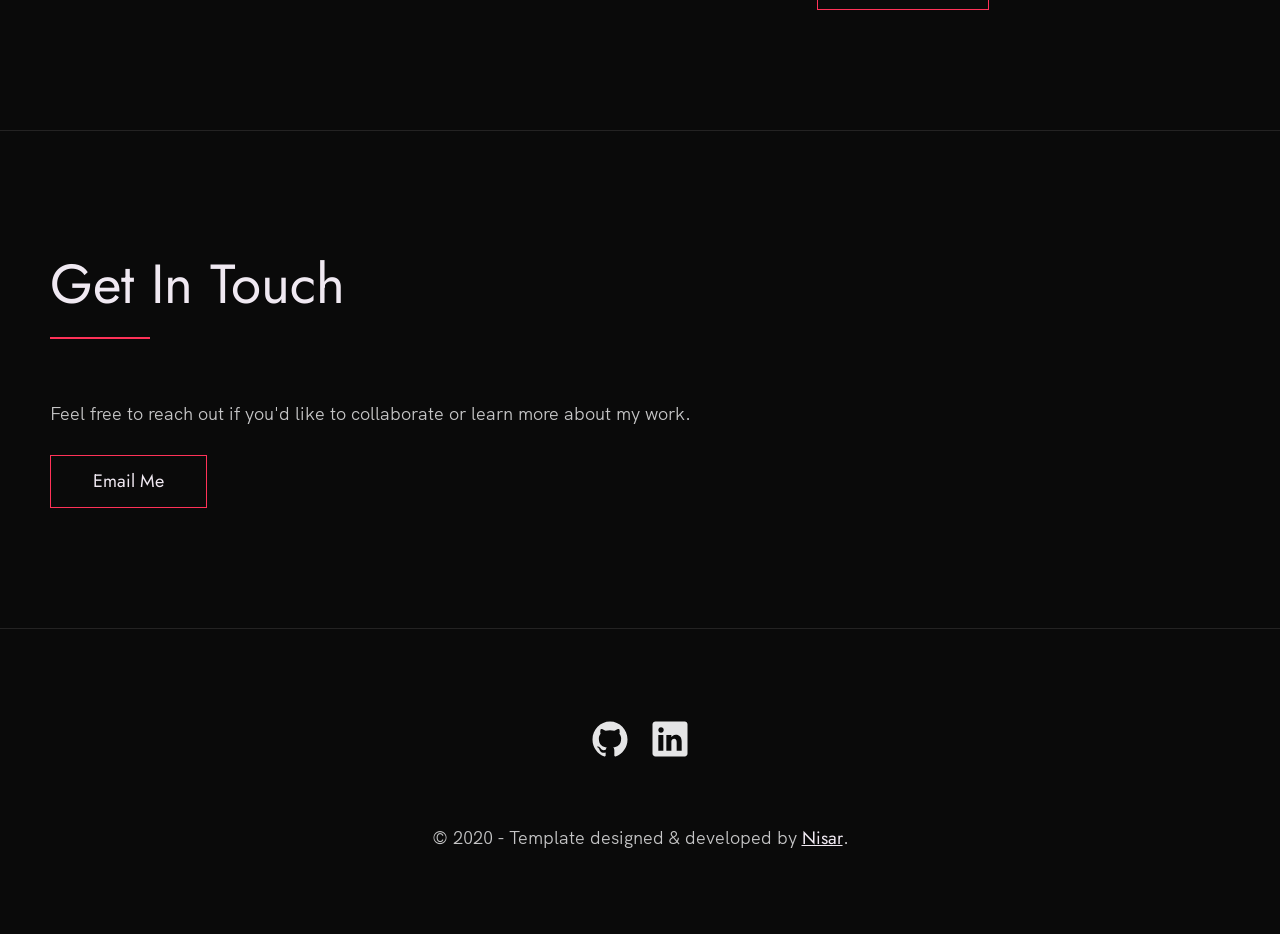
==== commit 12ce7baa: "changed it up on the lebron james shooting accuracy" ====
--- a/index.html
+++ b/index.html
@@ -148,20 +148,26 @@
 
 <div class="work__text">
 
-<h3>LeBron James Shooting Accuracy</h3>
-
-<p>
-Data analysis project exploring NBA shooting accuracy trends using Python and visualization tools.
-</p>
+<h3>LeBron James Shooting Accuracy Analysis</h3>
+<p>
+My first data analysis project — an exploration of LeBron James' 
+shooting accuracy across various metrics. Built independently to 
+learn Python and data visualization for the first time.
+</p>
+
+<p><strong>What I learned:</strong></p>
+<ul>
+  <li>Data cleaning and computation using <strong>Pandas</strong></li>
+  <li>Data visualization using <strong>Seaborn</strong> and <strong>Matplotlib</strong></li>
+  <li>Applying <strong>recursive functions</strong> and pass-by-reference techniques to optimize code</li>
+</ul>
 
 <ul class="work__list">
-<li>Python</li>
-<li>Pandas</li>
-<li>Matplotlib</li>
-<li>Seaborn</li> 
-</ul>
-
-<div class="work__links">
+  <li>Python</li>
+  <li>Pandas</li>
+  <li>Matplotlib</li>
+  <li>Seaborn</li>
+</ul>
 
 <a href="https://github.com/ryantregala32/Lebron_James_Shooting_Accuracy" class="link__text">
 View Source Code →
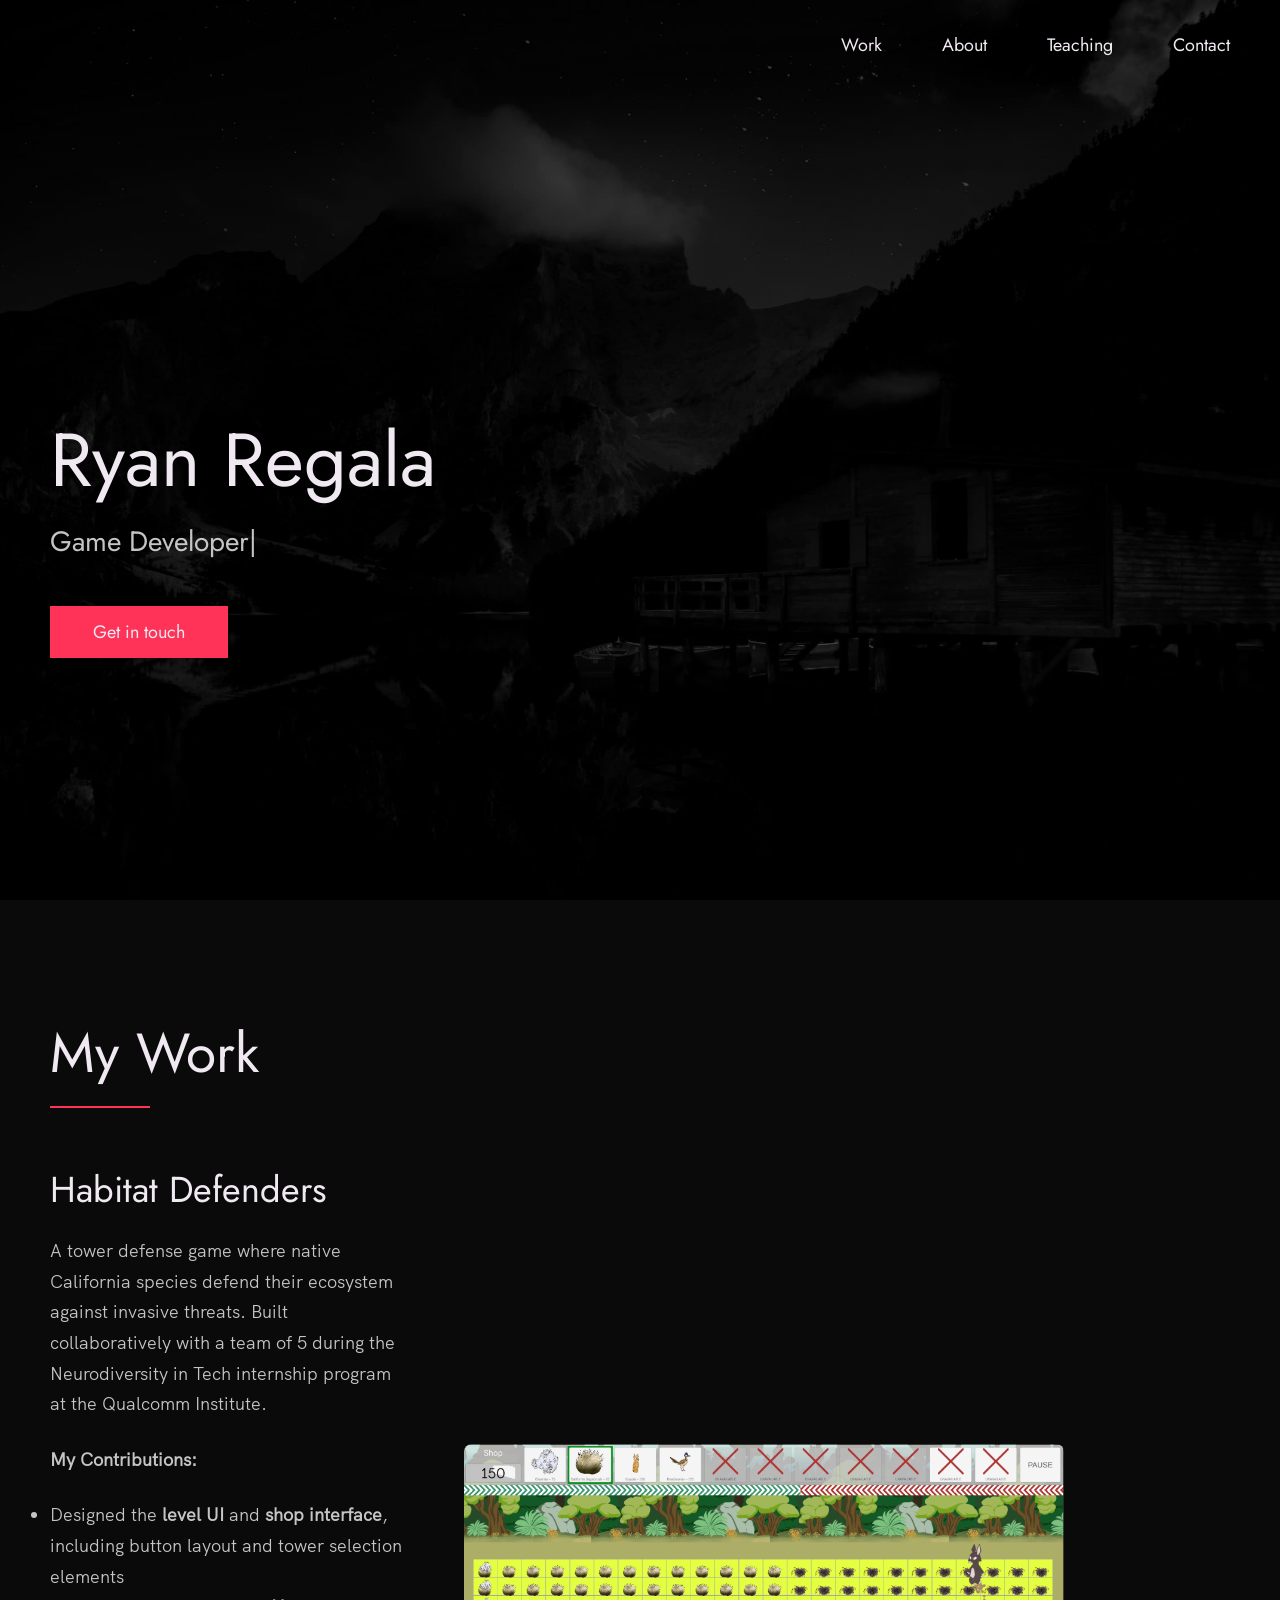
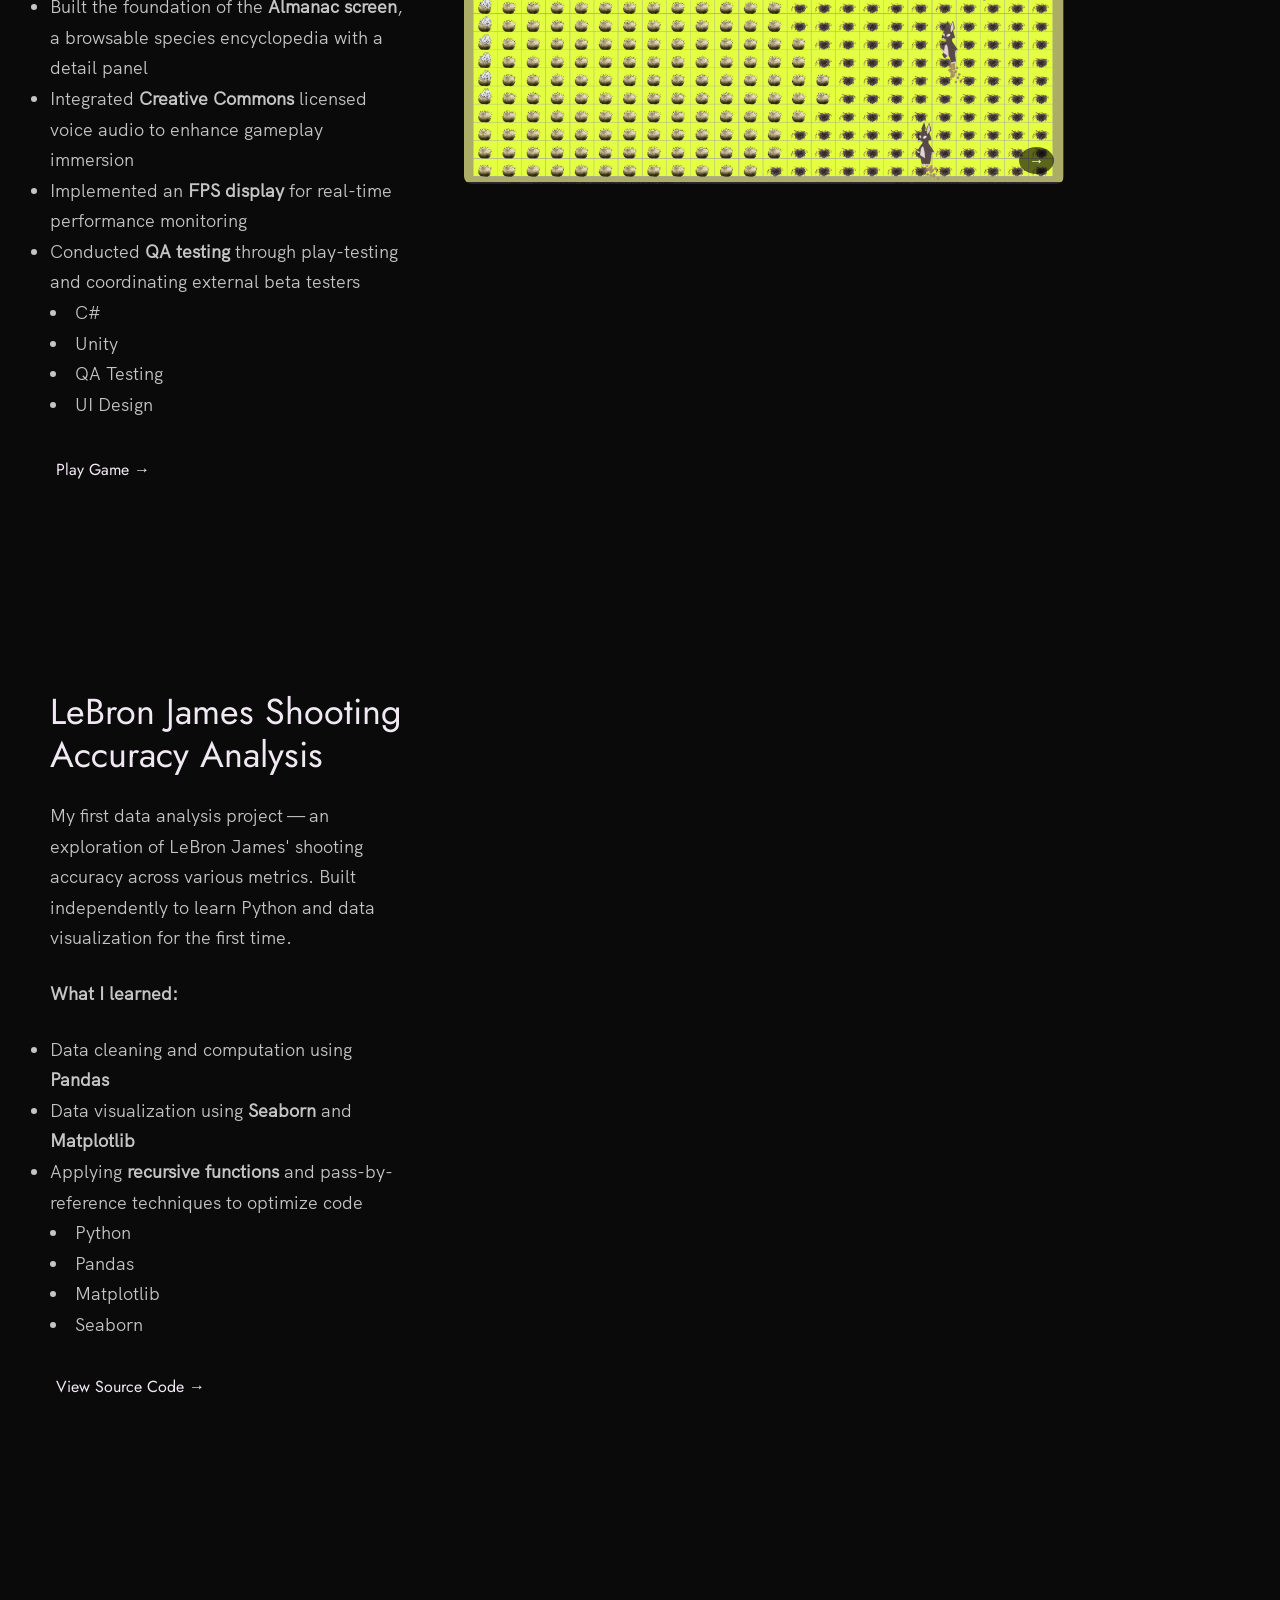
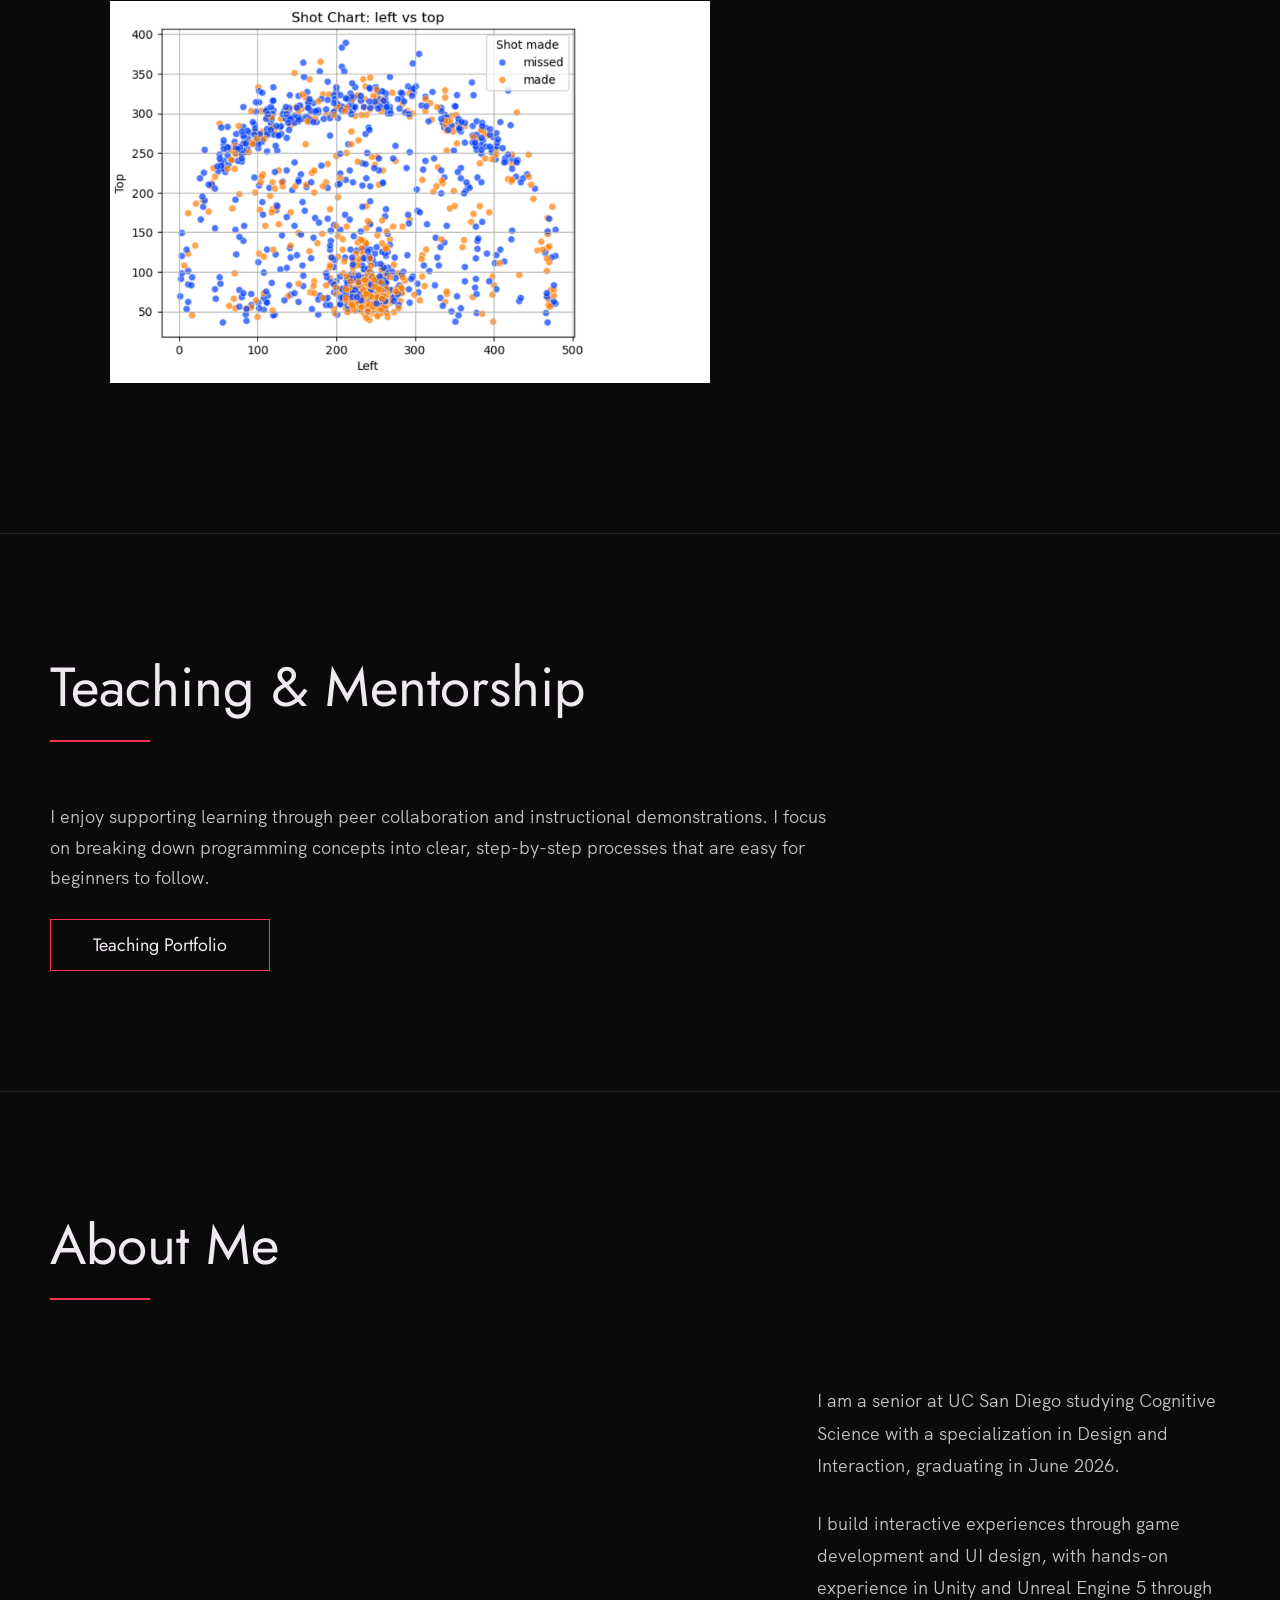
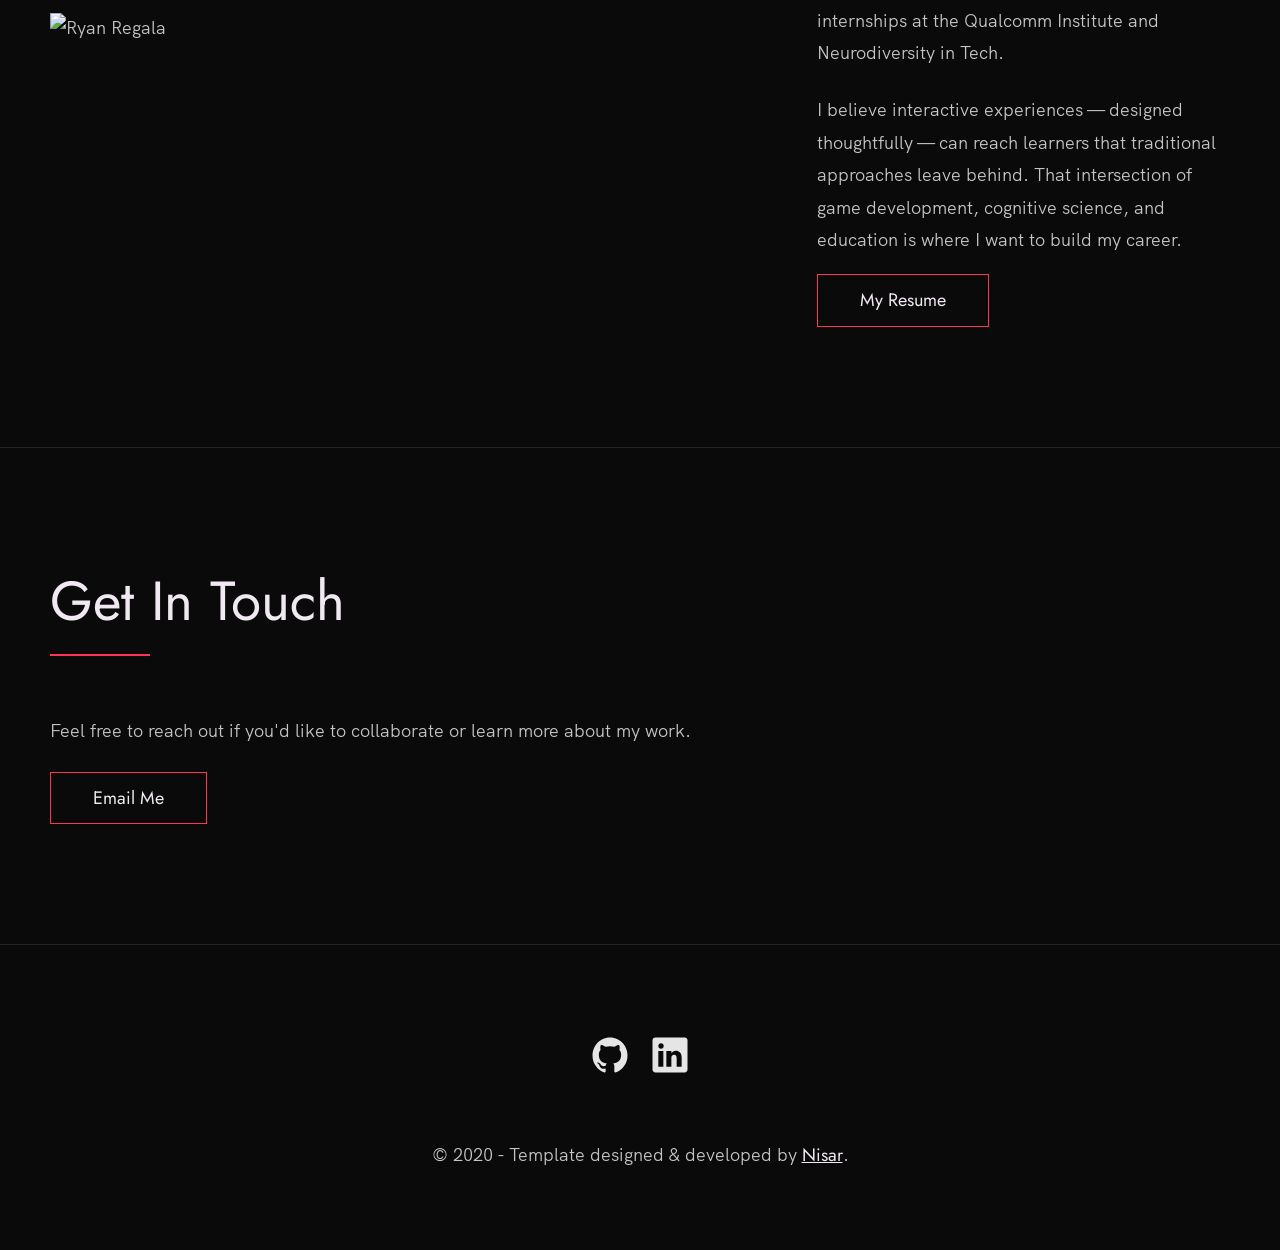
==== commit 2942abc6: "added about me section" ====
--- a/index.html
+++ b/index.html
@@ -231,11 +231,21 @@
 <div class="about__text">
 
 <p>
-I am a Cognitive Science student at UC San Diego specializing in Design and Interaction.
-</p>
-
-<p>
-I enjoy building interactive experiences through game development, UX design, and programming.
+I am a senior at UC San Diego studying Cognitive Science with a 
+specialization in Design and Interaction, graduating in June 2026.
+</p>
+
+<p>
+I build interactive experiences through game development and UI design, 
+with hands-on experience in Unity and Unreal Engine 5 through internships 
+at the Qualcomm Institute and Neurodiversity in Tech.
+</p>
+
+<p>
+I believe interactive experiences — designed thoughtfully — can reach 
+learners that traditional approaches leave behind. That intersection of 
+game development, cognitive science, and education is where I want to 
+build my career.
 </p>
 
 <a href="resume.pdf" class="btn">My Resume</a>
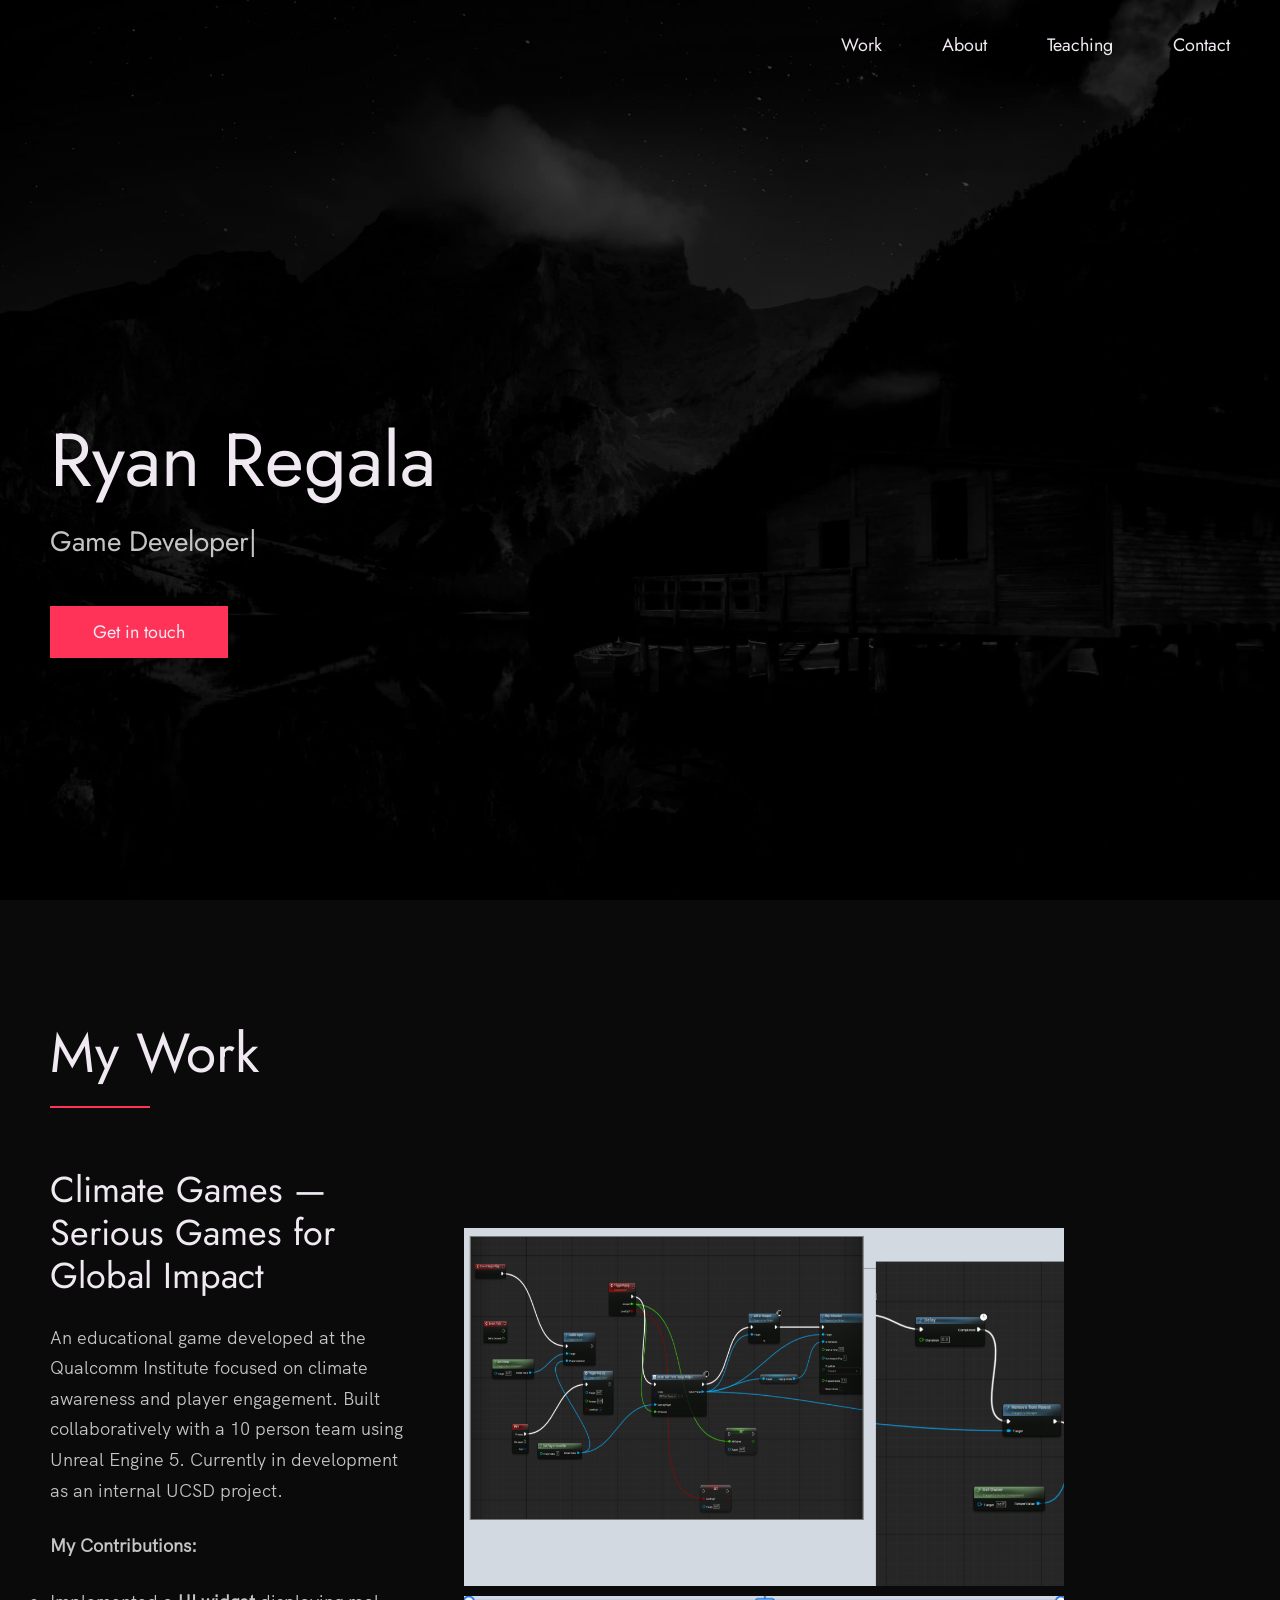
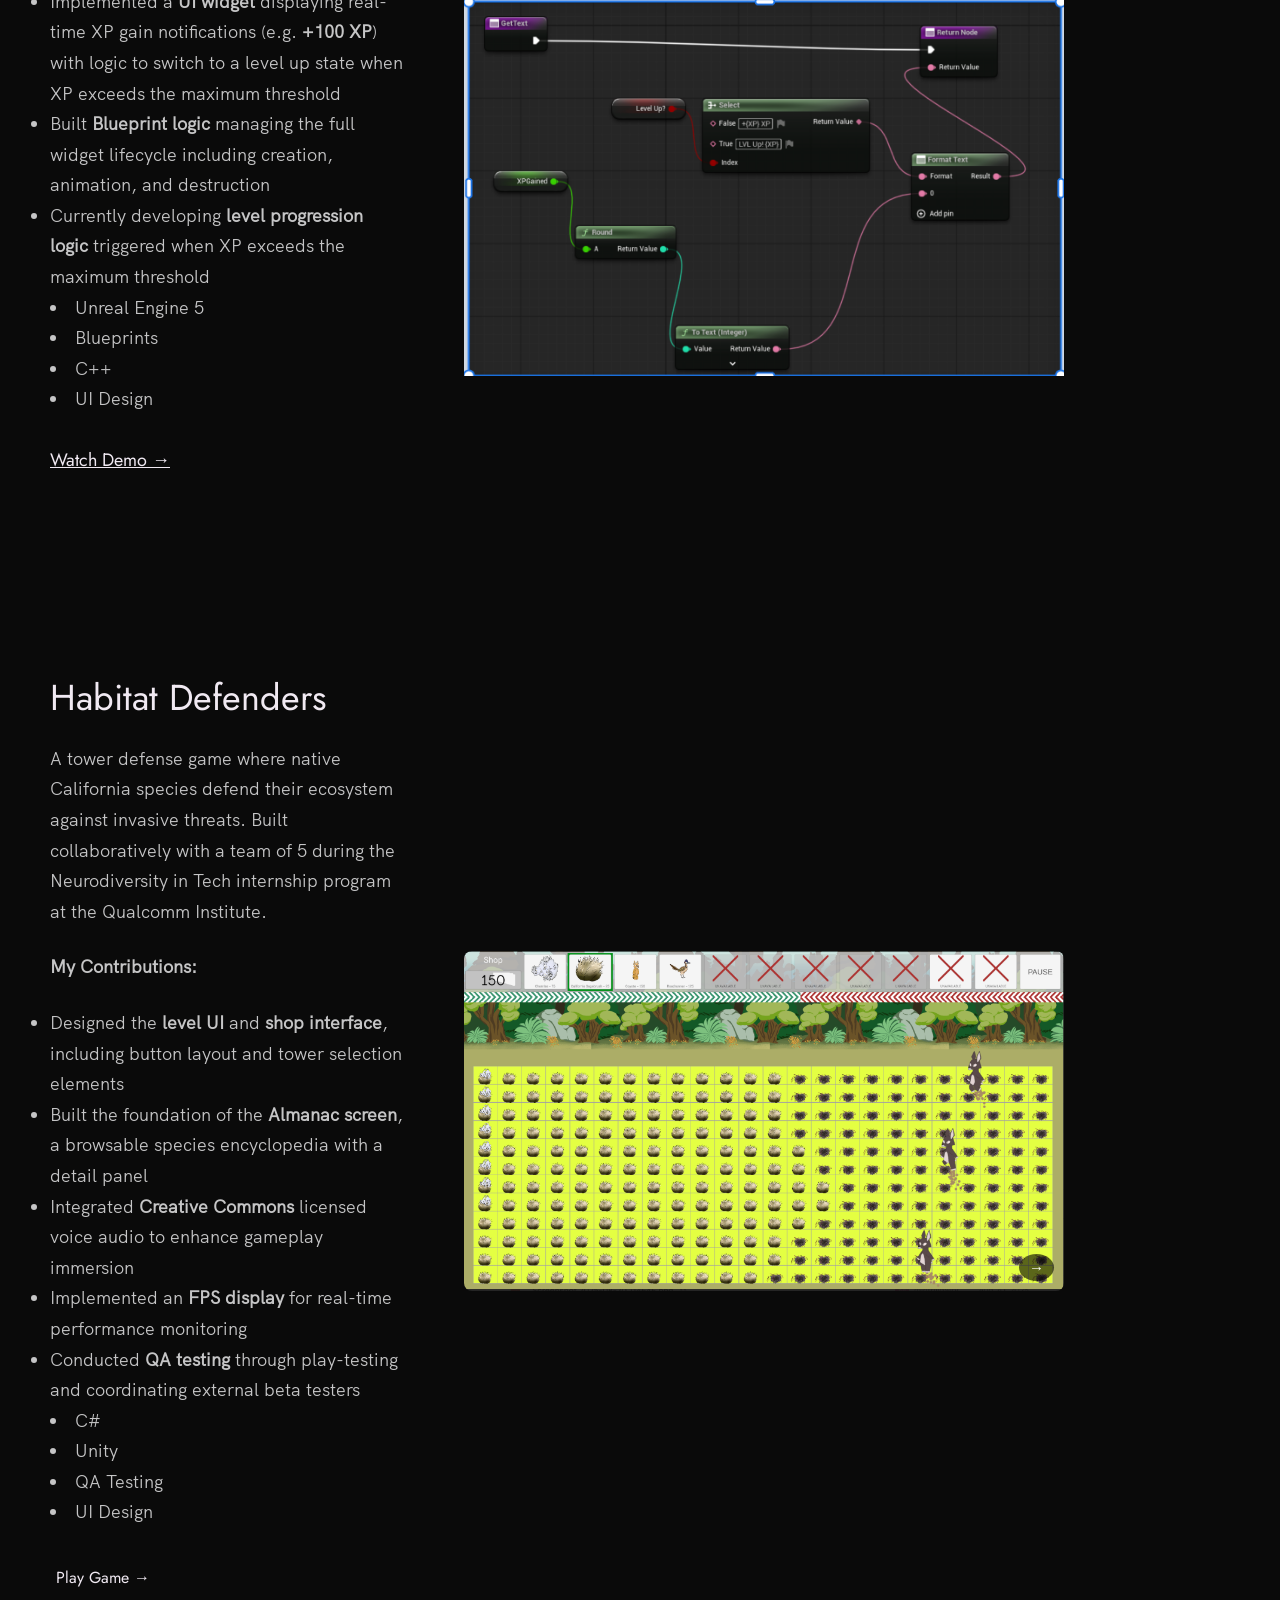
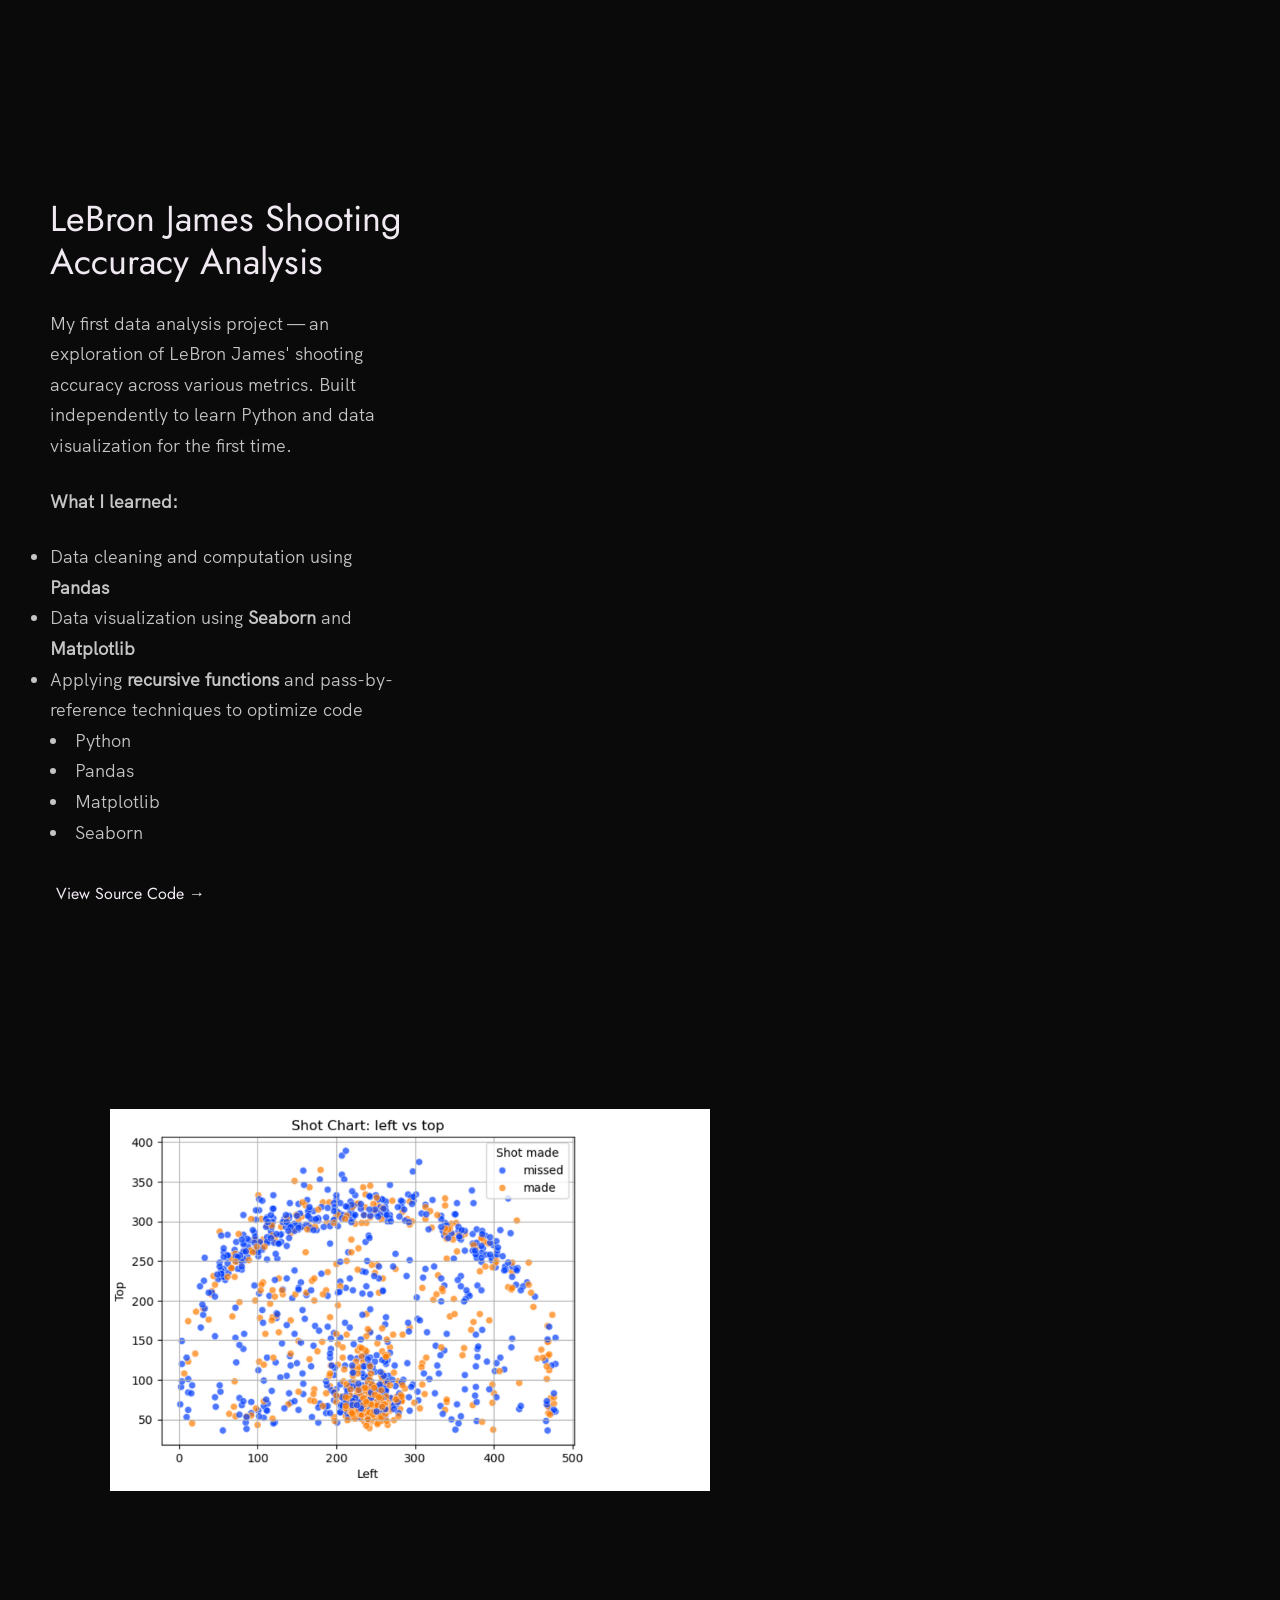
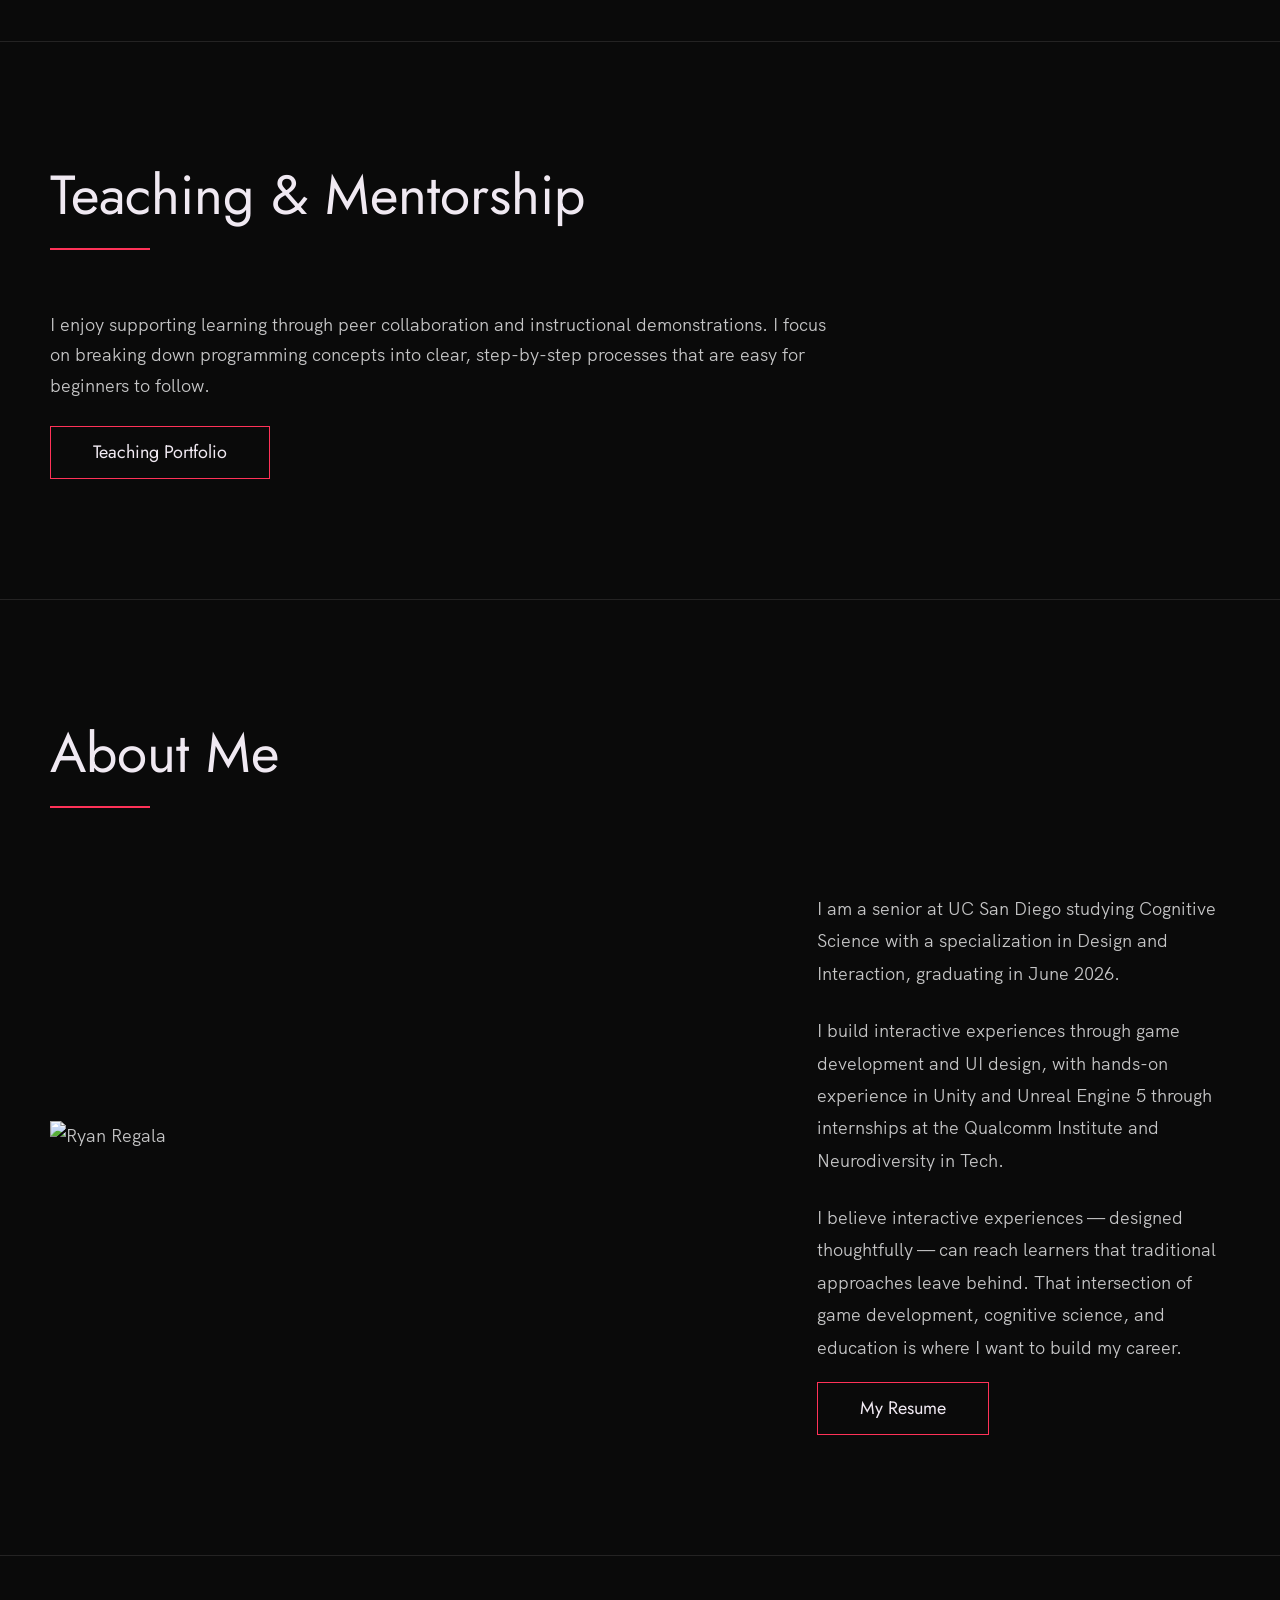
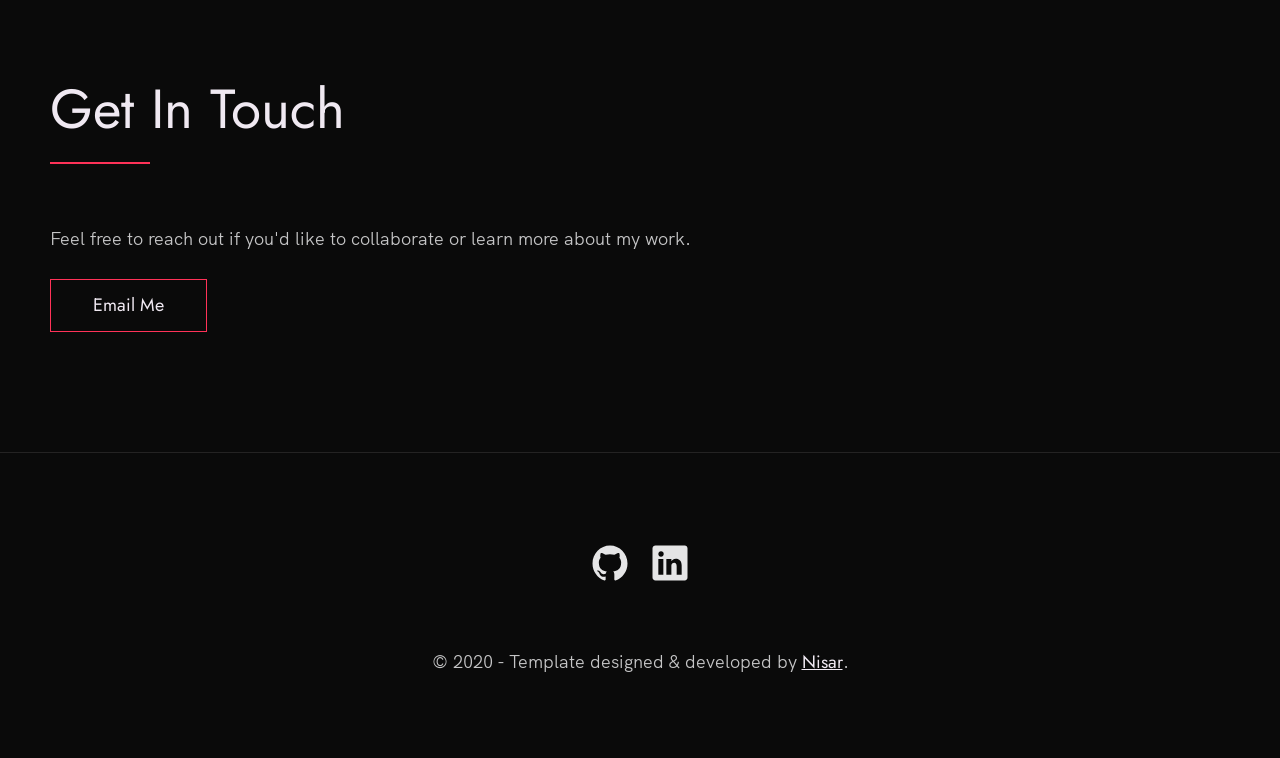
==== commit a9ed1361: "added screenshots and source video to the portfolio about the climate games." ====
--- a/index.html
+++ b/index.html
@@ -84,6 +84,51 @@
 <div class="work__boxes">
 
 <!-- Project 1 -->
+
+<div class="work__box">
+  <div class="work__text">
+    <h3>Climate Games — Serious Games for Global Impact</h3>
+    <p>
+      An educational game developed at the Qualcomm Institute focused on 
+      climate awareness and player engagement. Built collaboratively with 
+      a 10 person team using Unreal Engine 5. Currently in development 
+      as an internal UCSD project.
+    </p>
+
+    <p><strong>My Contributions:</strong></p>
+    <ul>
+      <li>Implemented a <strong>UI widget</strong> displaying real-time 
+      XP gain notifications (e.g. <strong>+100 XP</strong>) with logic 
+      to switch to a level up state when XP exceeds the maximum threshold</li>
+      <li>Built <strong>Blueprint logic</strong> managing the full widget 
+      lifecycle including creation, animation, and destruction</li>
+      <li>Currently developing <strong>level progression logic</strong> 
+      triggered when XP exceeds the maximum threshold</li>
+    </ul>
+
+    <ul class="work__list">
+      <li>Unreal Engine 5</li>
+      <li>Blueprints</li>
+      <li>C++</li>
+      <li>UI Design</li>
+    </ul>
+
+    <div class="work__links">
+      <a href="https://drive.google.com/file/d/1Vug0rwTn1NHzqUVsCtQnwh4kpLJqfyJe/view?usp=sharing" target="_blank">
+        Watch Demo →
+      </a>
+    </div>
+  </div>
+
+  <div class="work__image-box">
+    <img src="images/EventGraph.png" 
+         alt="XP Widget Blueprint Logic" />
+    <img src="images/WidgetGraph.png" 
+         alt="GetText Logic for XP Display" />
+  </div>
+</div>
+
+<!-- Project 2 -->
 
 <div class="work__box">
 
@@ -142,7 +187,7 @@
 </div>
 
 
-<!-- Project 2 -->
+<!-- Project 3  -->
 
 <div class="work__box">
 
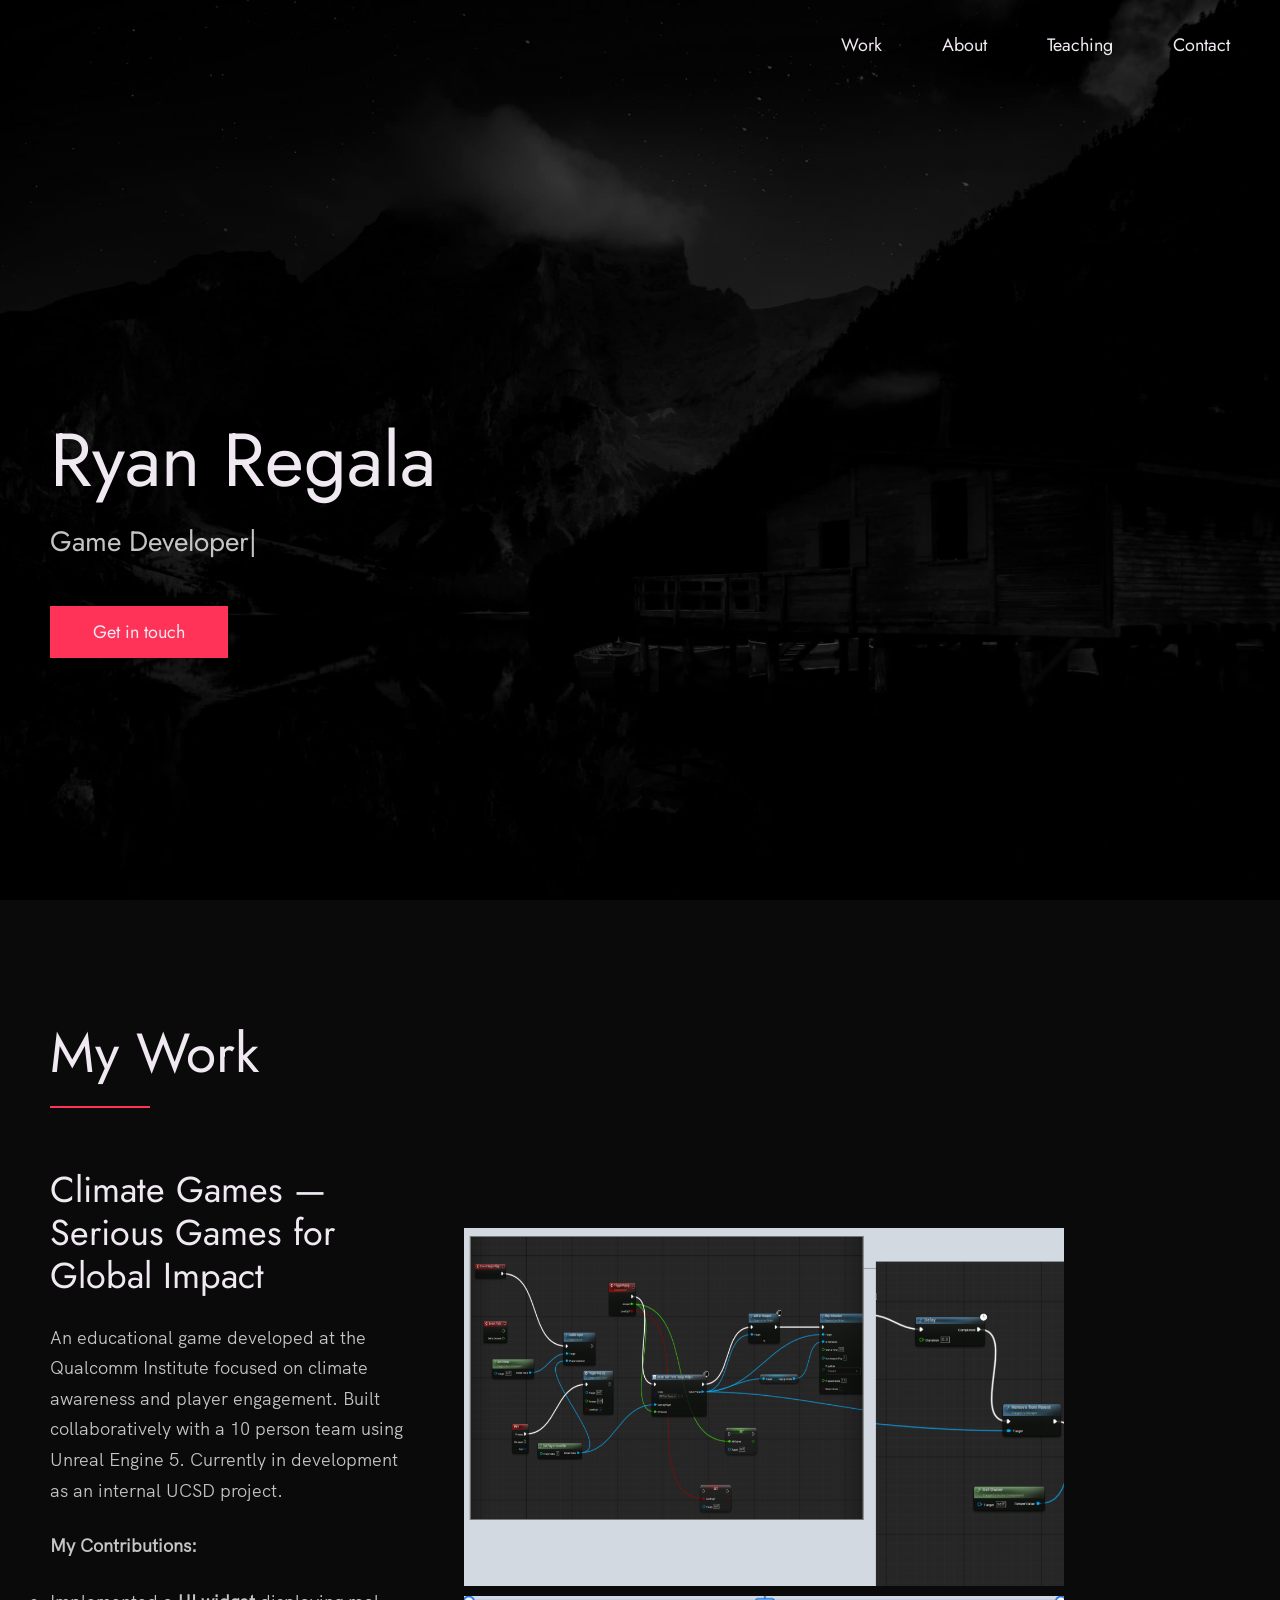
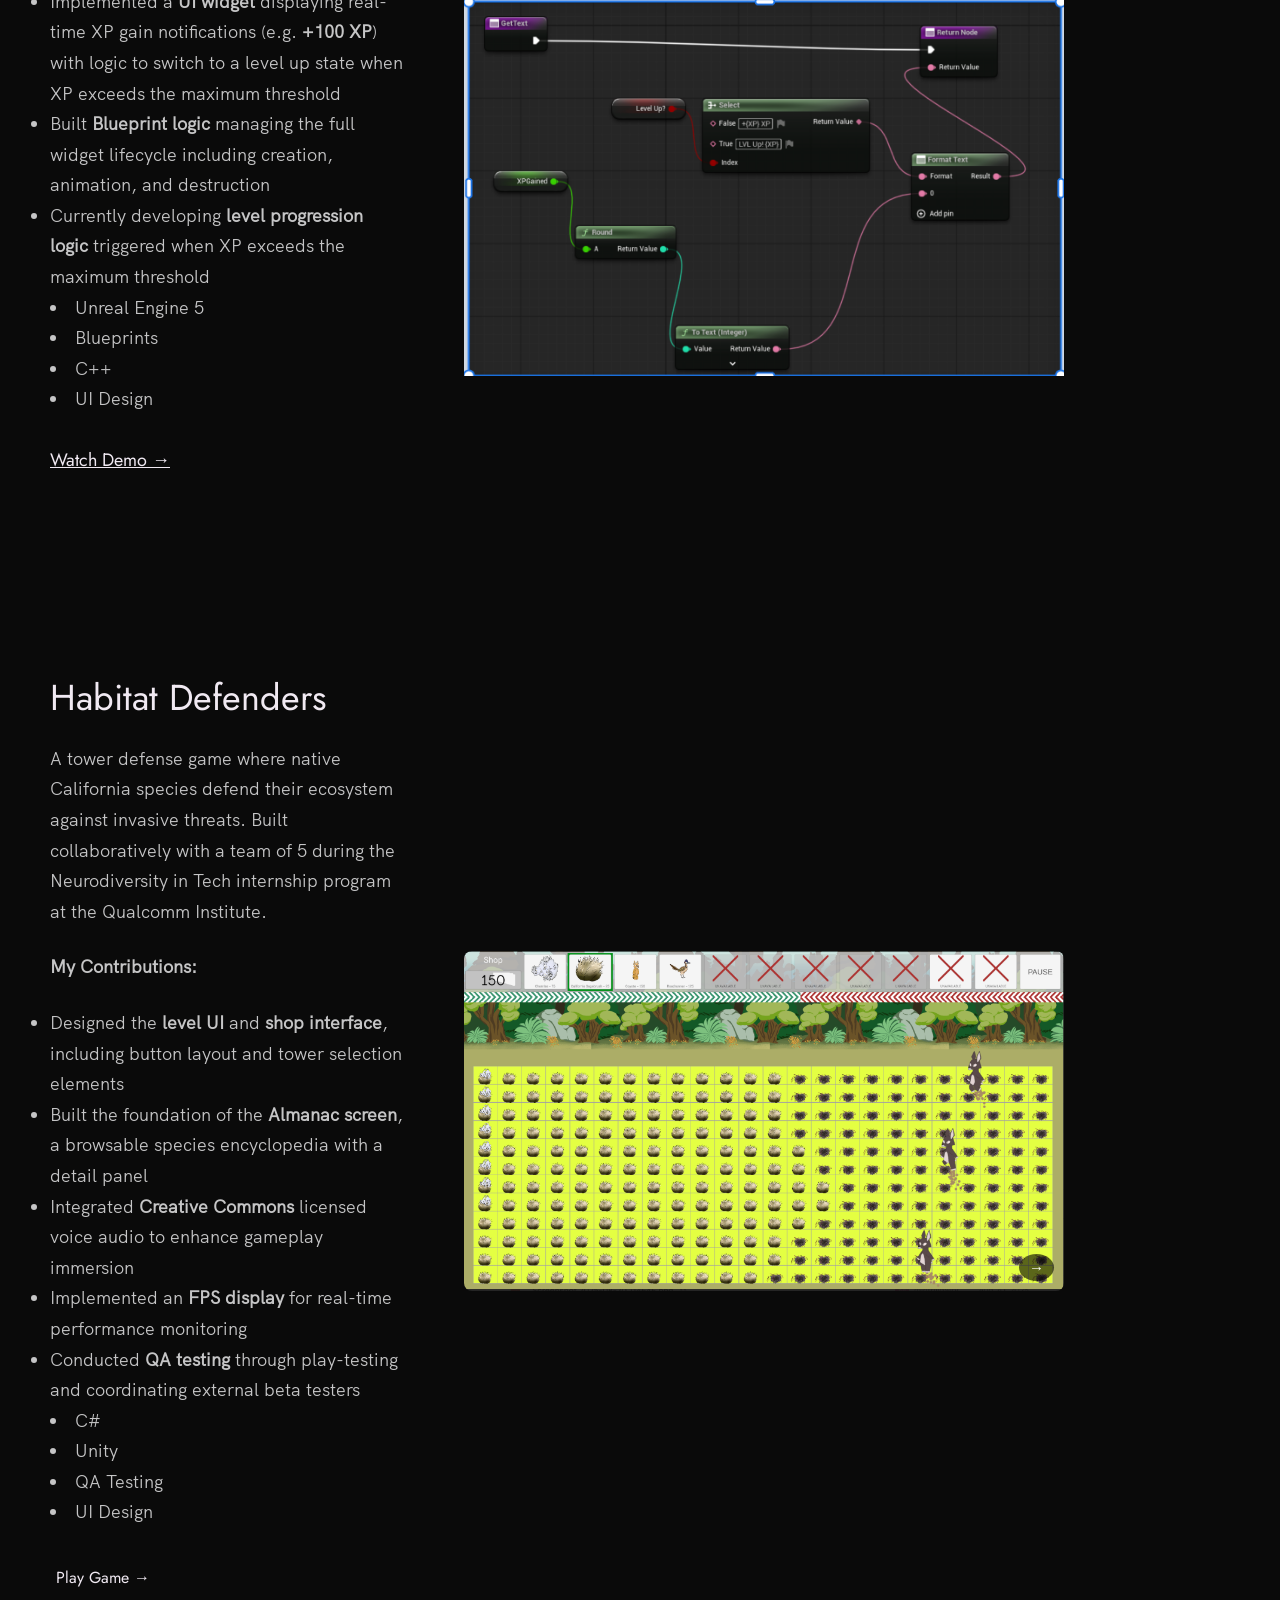
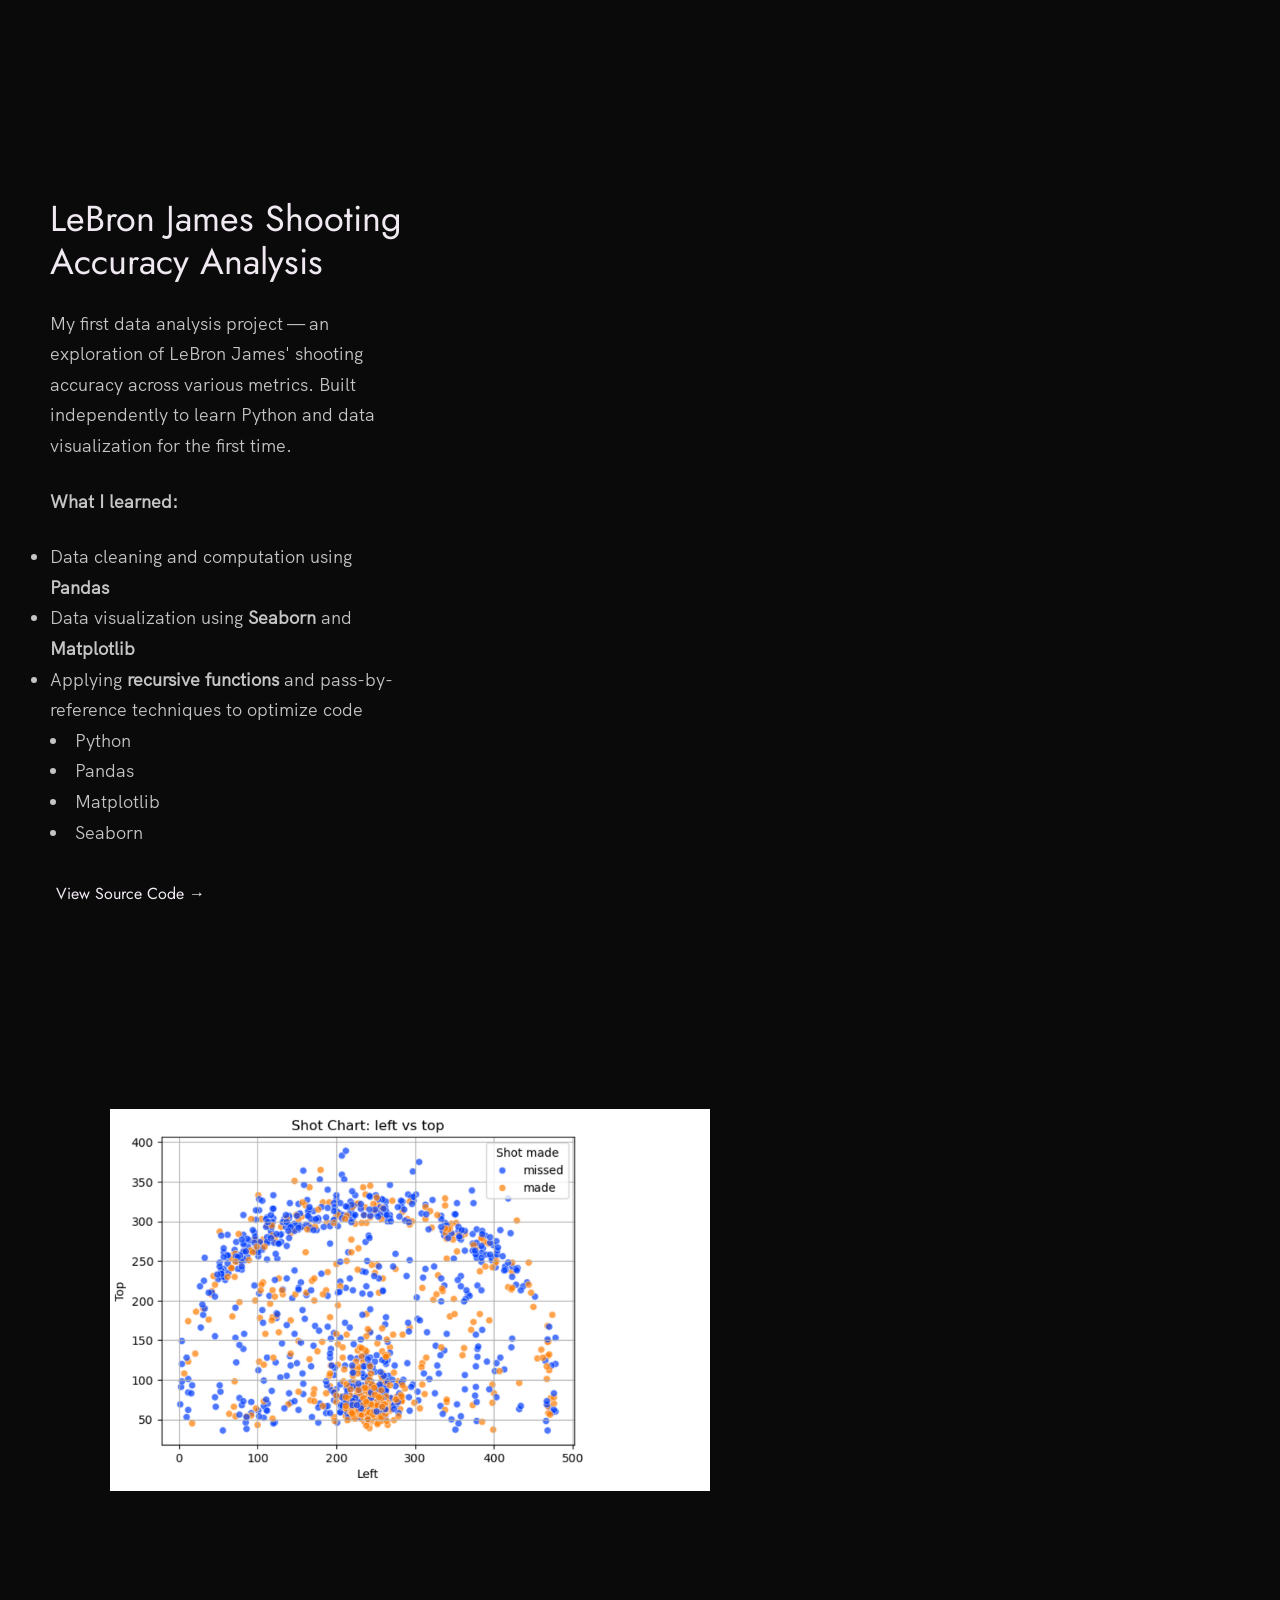
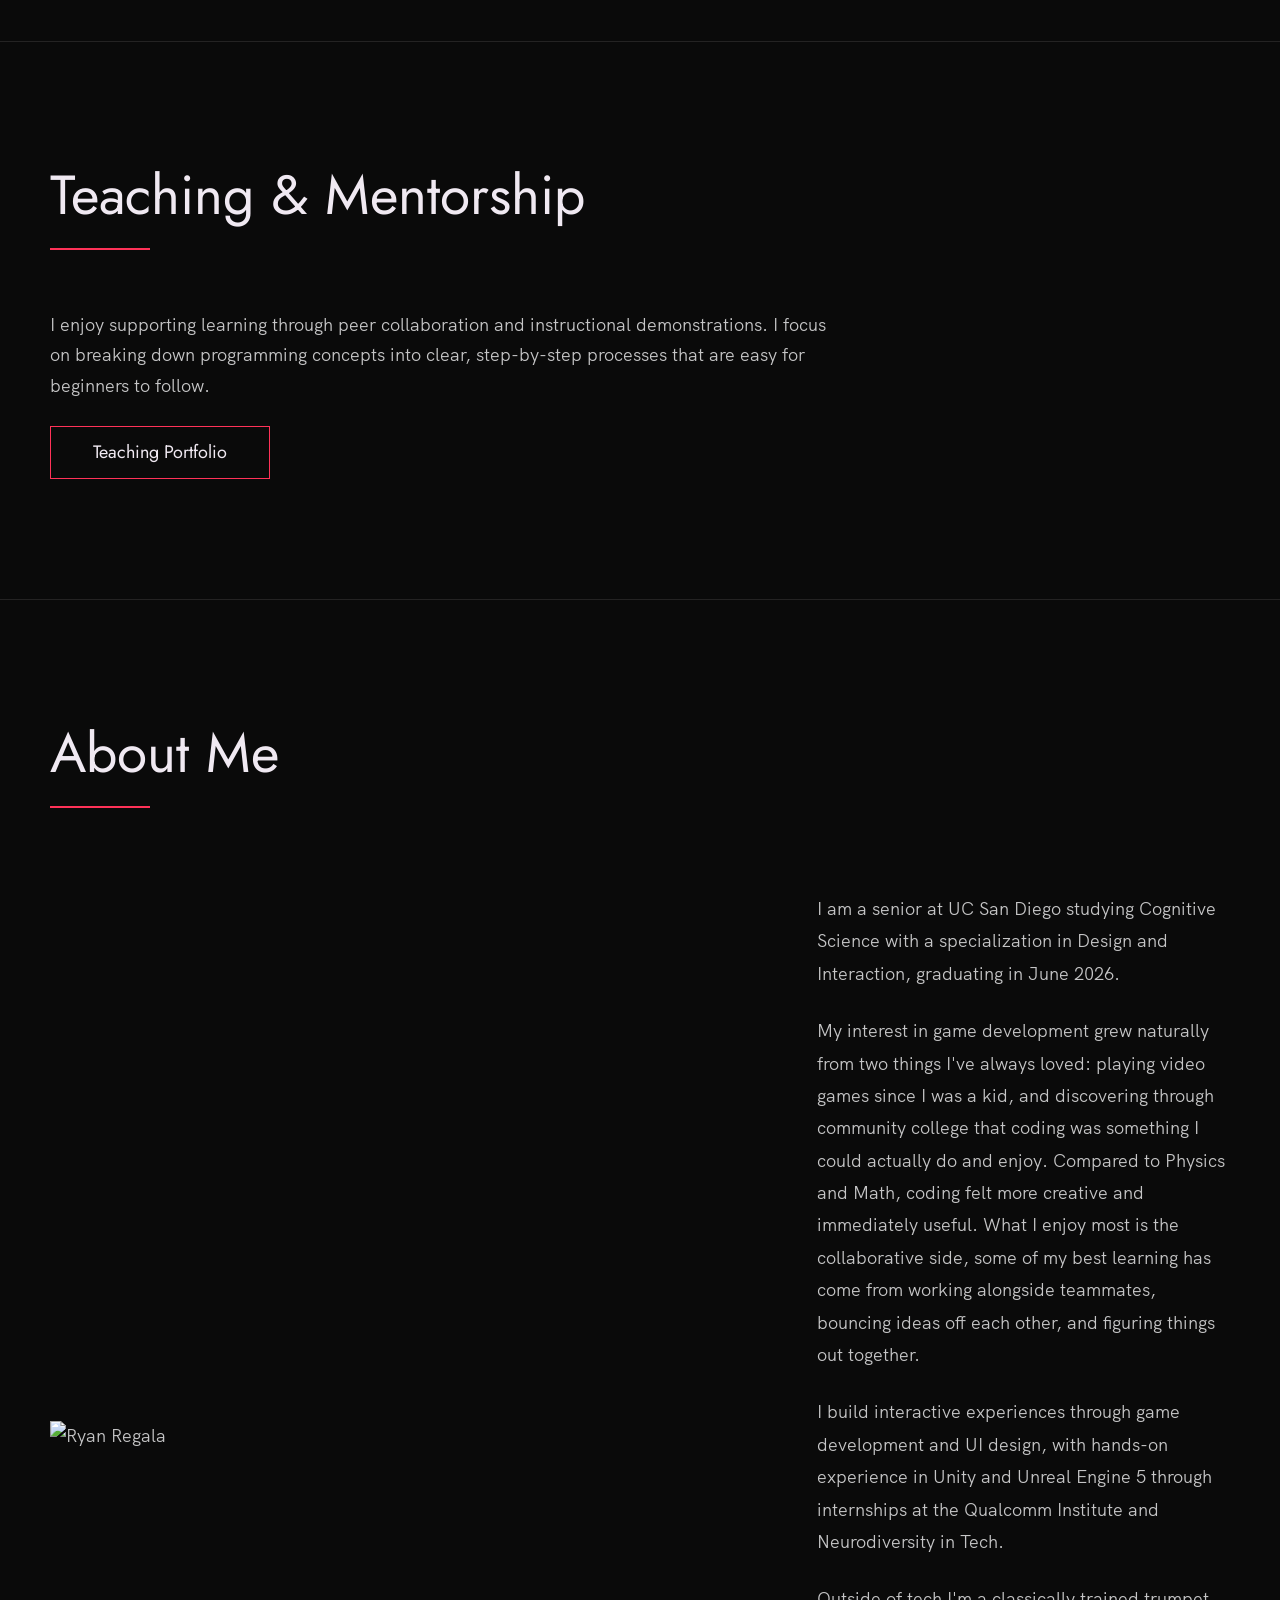
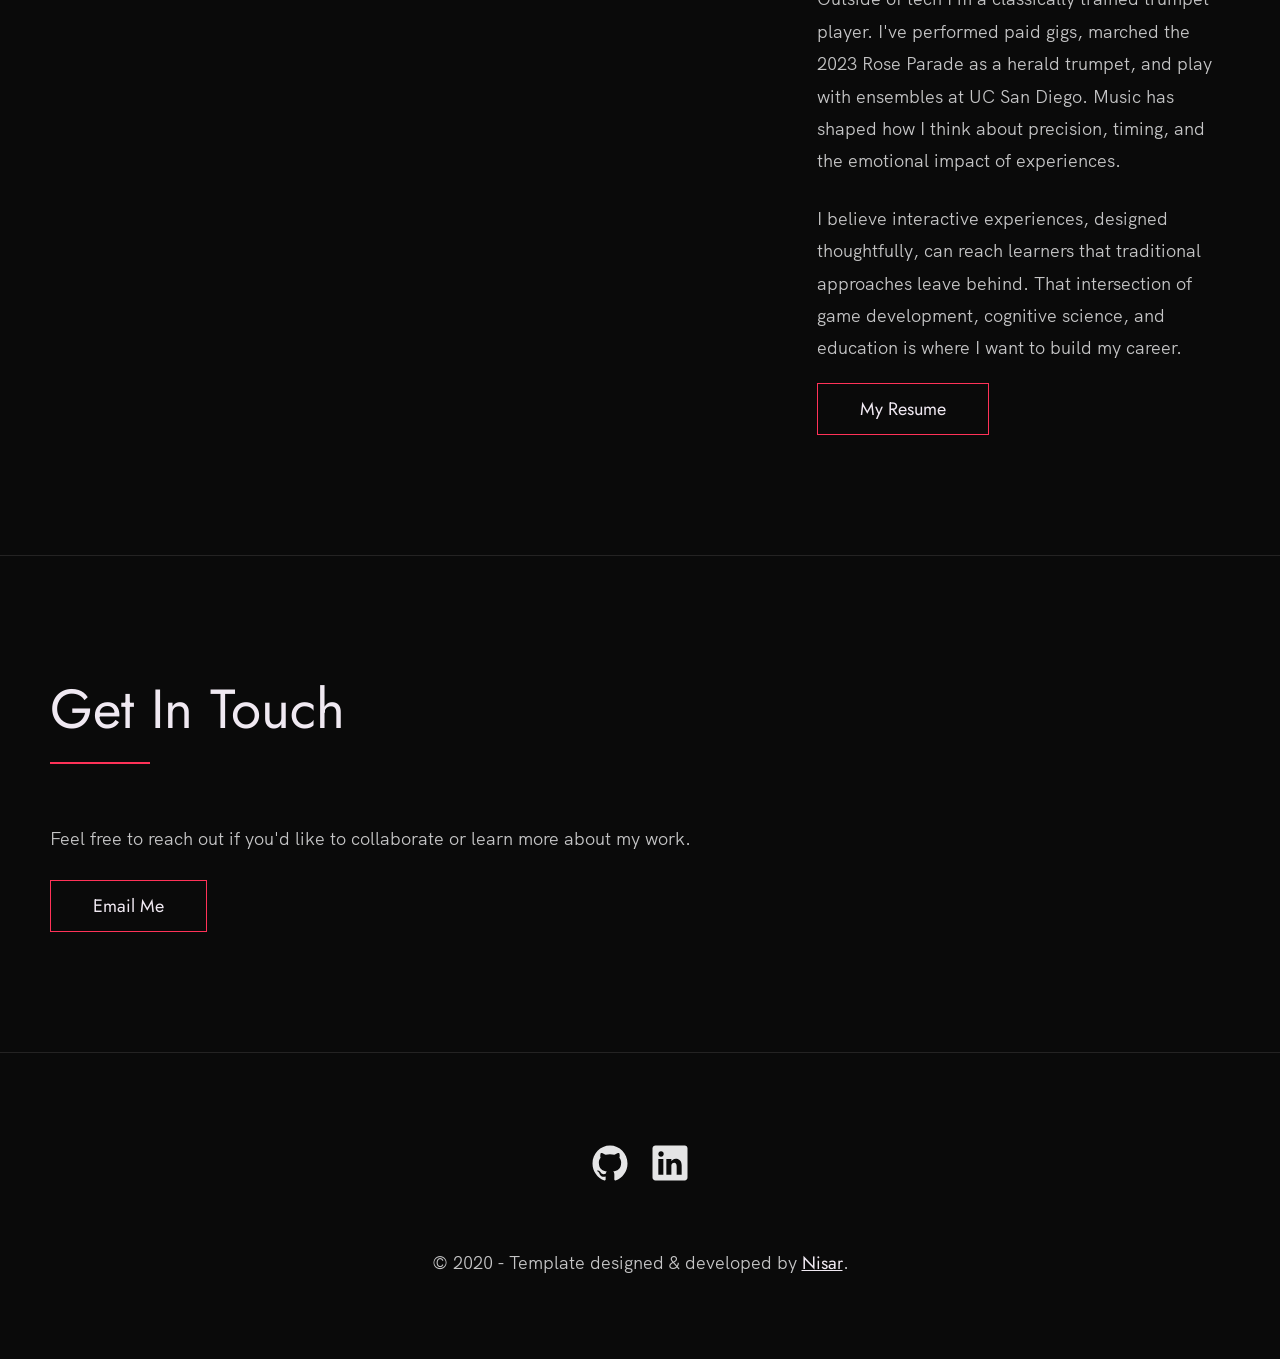
==== commit 1057f373: "Added to my about me section" ====
--- a/index.html
+++ b/index.html
@@ -281,16 +281,33 @@
 </p>
 
 <p>
+My interest in game development grew naturally from two things I've 
+always loved: playing video games since I was a kid, and discovering 
+through community college that coding was something I could actually 
+do and enjoy. Compared to Physics and Math, coding felt more creative 
+and immediately useful. What I enjoy most is the collaborative side, 
+some of my best learning has come from working alongside teammates, 
+bouncing ideas off each other, and figuring things out together.
+</p>
+
+<p>
 I build interactive experiences through game development and UI design, 
 with hands-on experience in Unity and Unreal Engine 5 through internships 
 at the Qualcomm Institute and Neurodiversity in Tech.
 </p>
 
 <p>
-I believe interactive experiences — designed thoughtfully — can reach 
-learners that traditional approaches leave behind. That intersection of 
-game development, cognitive science, and education is where I want to 
-build my career.
+Outside of tech I'm a classically trained trumpet player. I've performed 
+paid gigs, marched the 2023 Rose Parade as a herald trumpet, and play 
+with ensembles at UC San Diego. Music has shaped how I think about 
+precision, timing, and the emotional impact of experiences.
+</p>
+
+<p>
+I believe interactive experiences, designed thoughtfully, can reach 
+learners that traditional approaches leave behind. That intersection 
+of game development, cognitive science, and education is where I want 
+to build my career.
 </p>
 
 <a href="resume.pdf" class="btn">My Resume</a>
